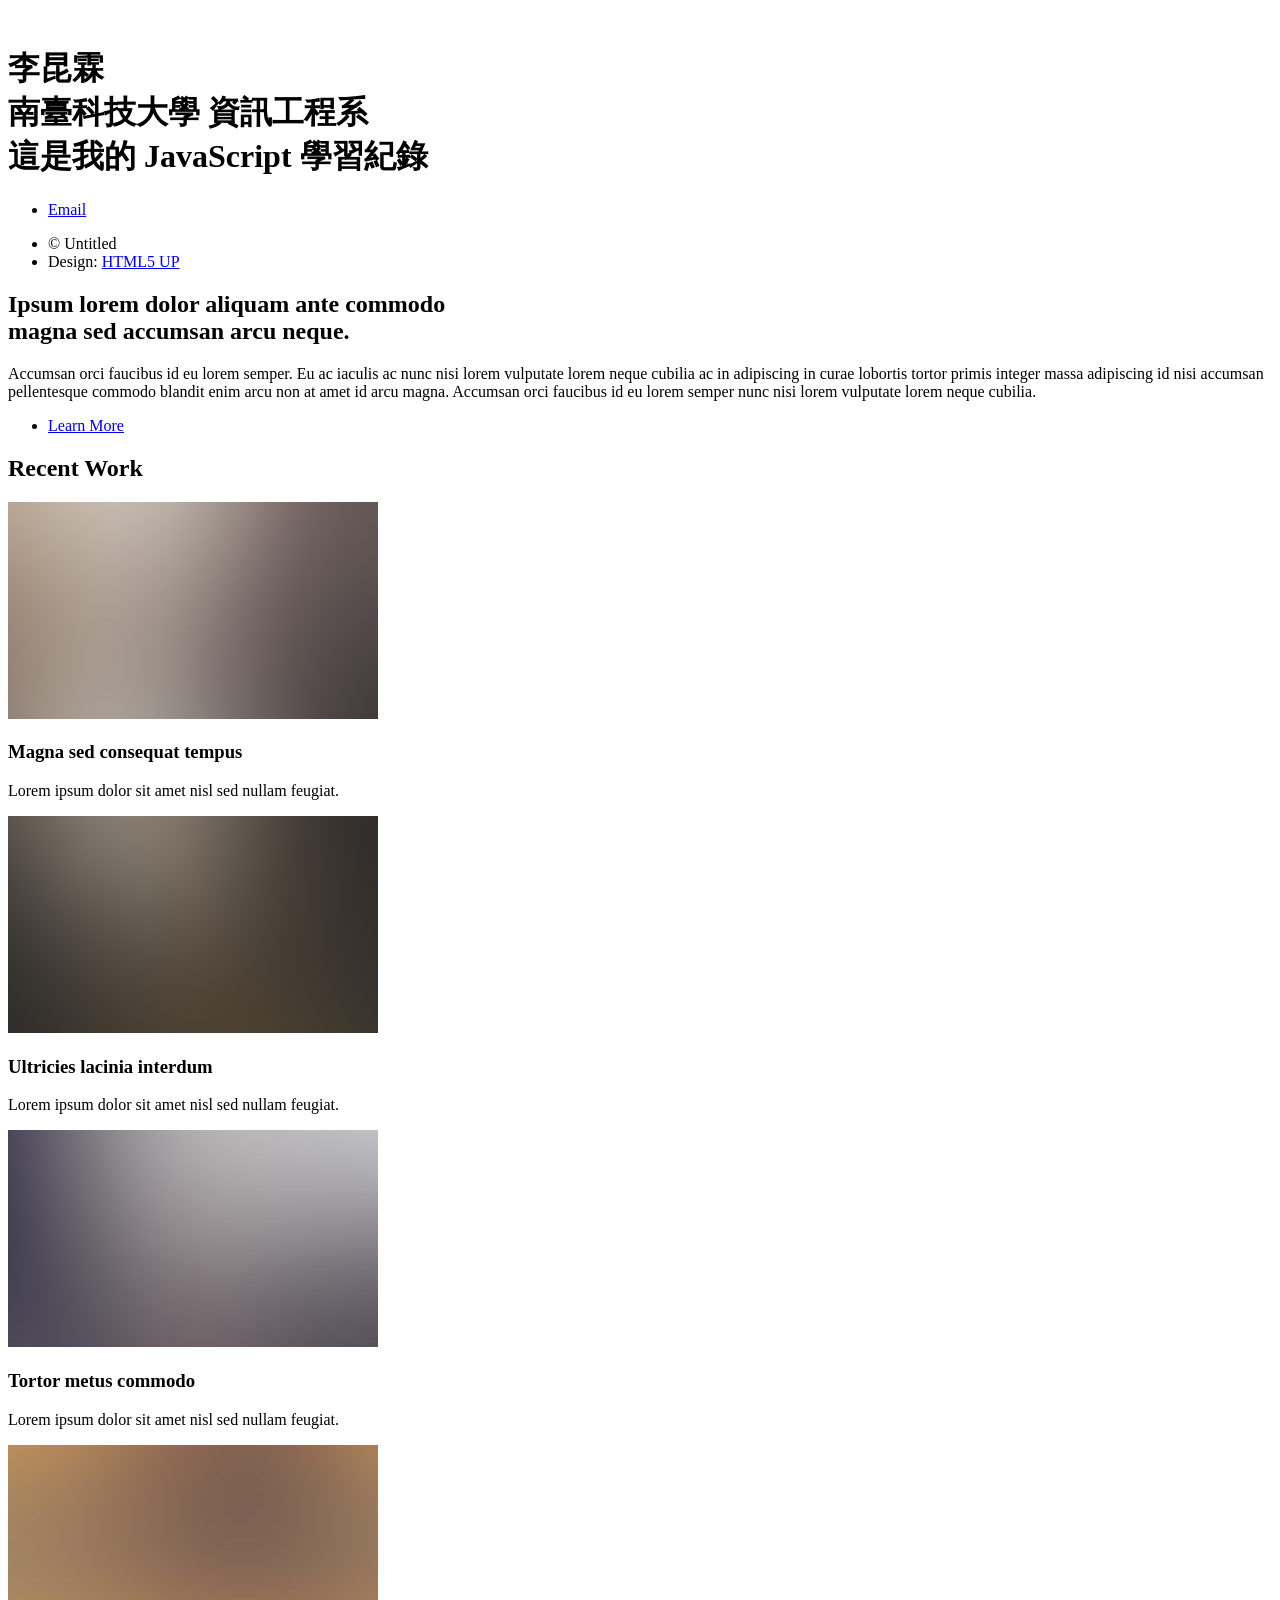
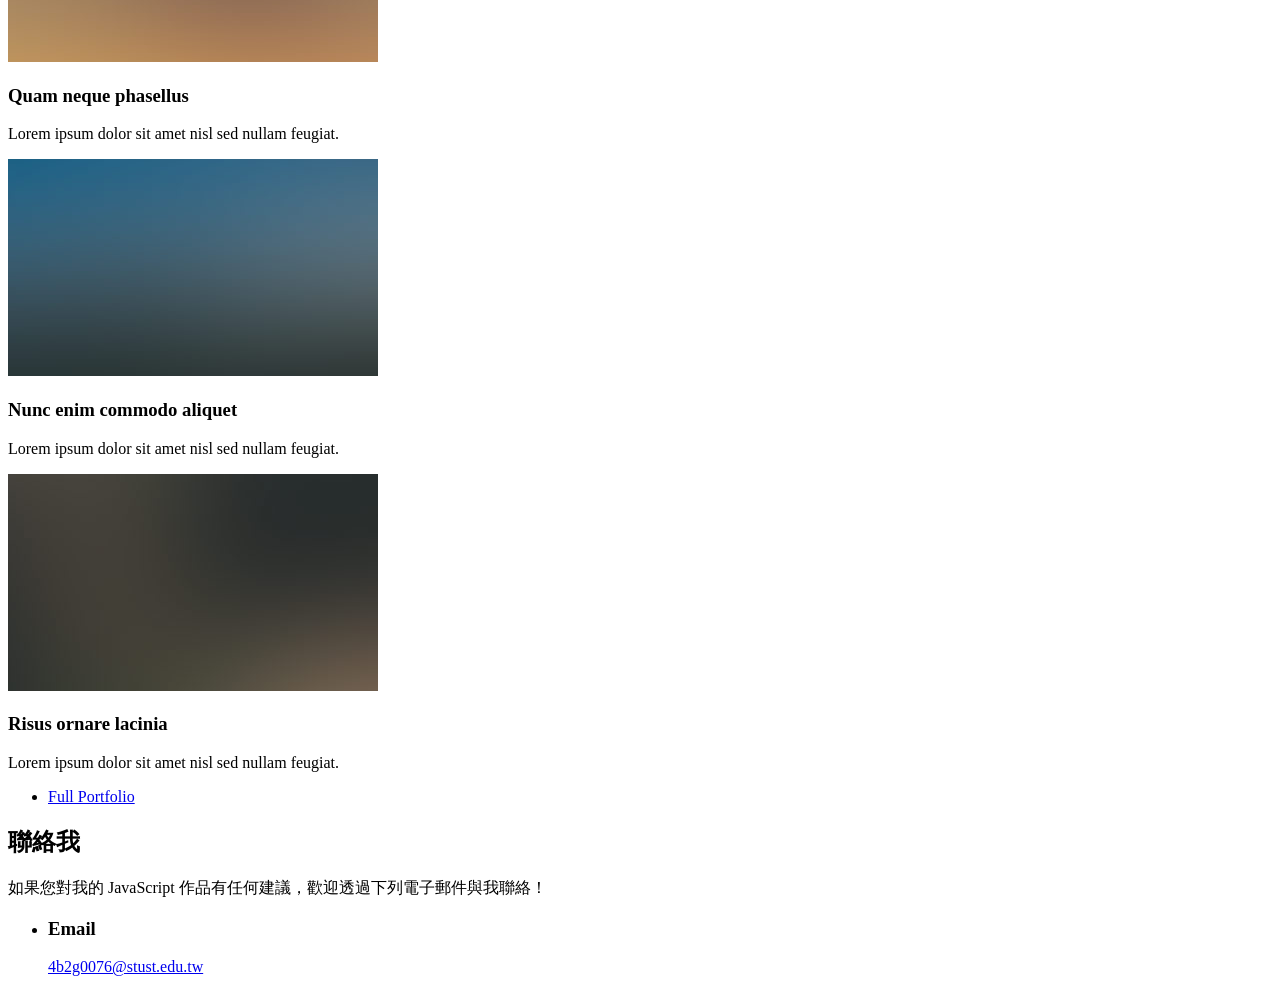
==== index.html @ 37c4990c "雛形" ====
<!DOCTYPE HTML>
<!--
	Strata by HTML5 UP
	html5up.net | @ajlkn
	Free for personal and commercial use under the CCA 3.0 license (html5up.net/license)
-->
<html>

<head>
	<title>KunLinWeb</title>
	<meta charset="utf-8" />
	<meta name="viewport" content="width=device-width, initial-scale=1, user-scalable=no" />
	<link rel="stylesheet" href="assets/css/main.css" />
</head>

<body class="is-preload">

	<!-- Header -->
	<header id="header">
		<div class="inner">
			<a href="#" class="image avatar"><img src="images/avatar.jpg" alt="" /></a>
			<h1>
				<strong>李昆霖</strong><br />
				<span style="display: inline-block;">南臺科技大學</span>
				<span style="display: inline-block;">資訊工程系</span><br />
				<span style="display: inline-block;">這是我的 JavaScript 學習紀錄</span>
			</h1>
		</div>
	</header>

	<!-- Main -->
	<div id="main">

		<!-- One -->
		<section id="one">
			<header class="major">
				<h2>Ipsum lorem dolor aliquam ante commodo<br />
					magna sed accumsan arcu neque.</h2>
			</header>
			<p>Accumsan orci faucibus id eu lorem semper. Eu ac iaculis ac nunc nisi lorem vulputate lorem neque cubilia
				ac in adipiscing in curae lobortis tortor primis integer massa adipiscing id nisi accumsan pellentesque
				commodo blandit enim arcu non at amet id arcu magna. Accumsan orci faucibus id eu lorem semper nunc nisi
				lorem vulputate lorem neque cubilia.</p>
			<ul class="actions">
				<li><a href="#" class="button">Learn More</a></li>
			</ul>
		</section>

		<!-- Two -->
		<section id="two">
			<h2>Recent Work</h2>
			<div class="row">
				<article class="col-6 col-12-xsmall work-item">
					<a href="images/fulls/01.jpg" class="image fit thumb"><img src="images/thumbs/01.jpg" alt="" /></a>
					<h3>Magna sed consequat tempus</h3>
					<p>Lorem ipsum dolor sit amet nisl sed nullam feugiat.</p>
				</article>
				<article class="col-6 col-12-xsmall work-item">
					<a href="images/fulls/02.jpg" class="image fit thumb"><img src="images/thumbs/02.jpg" alt="" /></a>
					<h3>Ultricies lacinia interdum</h3>
					<p>Lorem ipsum dolor sit amet nisl sed nullam feugiat.</p>
				</article>
				<article class="col-6 col-12-xsmall work-item">
					<a href="images/fulls/03.jpg" class="image fit thumb"><img src="images/thumbs/03.jpg" alt="" /></a>
					<h3>Tortor metus commodo</h3>
					<p>Lorem ipsum dolor sit amet nisl sed nullam feugiat.</p>
				</article>
				<article class="col-6 col-12-xsmall work-item">
					<a href="images/fulls/04.jpg" class="image fit thumb"><img src="images/thumbs/04.jpg" alt="" /></a>
					<h3>Quam neque phasellus</h3>
					<p>Lorem ipsum dolor sit amet nisl sed nullam feugiat.</p>
				</article>
				<article class="col-6 col-12-xsmall work-item">
					<a href="images/fulls/05.jpg" class="image fit thumb"><img src="images/thumbs/05.jpg" alt="" /></a>
					<h3>Nunc enim commodo aliquet</h3>
					<p>Lorem ipsum dolor sit amet nisl sed nullam feugiat.</p>
				</article>
				<article class="col-6 col-12-xsmall work-item">
					<a href="images/fulls/06.jpg" class="image fit thumb"><img src="images/thumbs/06.jpg" alt="" /></a>
					<h3>Risus ornare lacinia</h3>
					<p>Lorem ipsum dolor sit amet nisl sed nullam feugiat.</p>
				</article>
			</div>
			<ul class="actions">
				<li><a href="#" class="button">Full Portfolio</a></li>
			</ul>
		</section>

		<!-- Three -->
		<section id="three">
			<h2>聯絡我</h2>
			<p>如果您對我的 JavaScript 作品有任何建議，歡迎透過下列電子郵件與我聯絡！</p>
			<div class="row">
				<!--<div class="col-8 col-12-small">
					<form method="post" action="#">
						<div class="row gtr-uniform gtr-50">
							<div class="col-6 col-12-xsmall"><input type="text" name="name" id="name"
									placeholder="Name" /></div>
							<div class="col-6 col-12-xsmall"><input type="email" name="email" id="email"
									placeholder="Email" /></div>
							<div class="col-12"><textarea name="message" id="message" placeholder="Message"
									rows="4"></textarea></div>
						</div>
					</form>
					<ul class="actions">
						<li><input type="submit" value="Send Message" /></li>
					</ul>
				</div>-->
				<div class="col-12 col-12-small">
					<ul class="labeled-icons">
						<!--<li>
							<h3 class="icon solid fa-home"><span class="label">Address</span></h3>
							1234 Somewhere Rd.<br />
							Nashville, TN 00000<br />
							United States
						</li>
						<li>
							<h3 class="icon solid fa-mobile-alt"><span class="label">Phone</span></h3>
							000-000-0000
						</li>-->
						<li>
							<h3 class="icon solid fa-envelope"><span class="label">Email</span></h3>
							<a href="javascript:void(0)" id="copy-email" style="cursor: pointer;">4b2g0076@stust.edu.tw</a>
						</li>
					</ul>
				</div>
			</div>
		</section>

		<!-- Four -->
		<!--
					<section id="four">
						<h2>Elements</h2>

						<section>
							<h4>Text</h4>
							<p>This is <b>bold</b> and this is <strong>strong</strong>. This is <i>italic</i> and this is <em>emphasized</em>.
							This is <sup>superscript</sup> text and this is <sub>subscript</sub> text.
							This is <u>underlined</u> and this is code: <code>for (;;) { ... }</code>. Finally, <a href="#">this is a link</a>.</p>
							<hr />
							<header>
								<h4>Heading with a Subtitle</h4>
								<p>Lorem ipsum dolor sit amet nullam id egestas urna aliquam</p>
							</header>
							<p>Nunc lacinia ante nunc ac lobortis. Interdum adipiscing gravida odio porttitor sem non mi integer non faucibus ornare mi ut ante amet placerat aliquet. Volutpat eu sed ante lacinia sapien lorem accumsan varius montes viverra nibh in adipiscing blandit tempus accumsan.</p>
							<header>
								<h5>Heading with a Subtitle</h5>
								<p>Lorem ipsum dolor sit amet nullam id egestas urna aliquam</p>
							</header>
							<p>Nunc lacinia ante nunc ac lobortis. Interdum adipiscing gravida odio porttitor sem non mi integer non faucibus ornare mi ut ante amet placerat aliquet. Volutpat eu sed ante lacinia sapien lorem accumsan varius montes viverra nibh in adipiscing blandit tempus accumsan.</p>
							<hr />
							<h2>Heading Level 2</h2>
							<h3>Heading Level 3</h3>
							<h4>Heading Level 4</h4>
							<h5>Heading Level 5</h5>
							<h6>Heading Level 6</h6>
							<hr />
							<h5>Blockquote</h5>
							<blockquote>Fringilla nisl. Donec accumsan interdum nisi, quis tincidunt felis sagittis eget tempus euismod. Vestibulum ante ipsum primis in faucibus vestibulum. Blandit adipiscing eu felis iaculis volutpat ac adipiscing accumsan faucibus. Vestibulum ante ipsum primis in faucibus lorem ipsum dolor sit amet nullam adipiscing eu felis.</blockquote>
							<h5>Preformatted</h5>
							<pre><code>i = 0;

while (!deck.isInOrder()) {
print 'Iteration ' + i;
deck.shuffle();
i++;
}

print 'It took ' + i + ' iterations to sort the deck.';</code></pre>
						</section>

						<section>
							<h4>Lists</h4>
							<div class="row">
								<div class="col-6 col-12-xsmall">
									<h5>Unordered</h5>
									<ul>
										<li>Dolor pulvinar etiam magna etiam.</li>
										<li>Sagittis adipiscing lorem eleifend.</li>
										<li>Felis enim feugiat dolore viverra.</li>
									</ul>
									<h5>Alternate</h5>
									<ul class="alt">
										<li>Dolor pulvinar etiam magna etiam.</li>
										<li>Sagittis adipiscing lorem eleifend.</li>
										<li>Felis enim feugiat dolore viverra.</li>
									</ul>
								</div>
								<div class="col-6 col-12-xsmall">
									<h5>Ordered</h5>
									<ol>
										<li>Dolor pulvinar etiam magna etiam.</li>
										<li>Etiam vel felis at lorem sed viverra.</li>
										<li>Felis enim feugiat dolore viverra.</li>
										<li>Dolor pulvinar etiam magna etiam.</li>
										<li>Etiam vel felis at lorem sed viverra.</li>
										<li>Felis enim feugiat dolore viverra.</li>
									</ol>
									<h5>Icons</h5>
									<ul class="icons">
										<li><a href="#" class="icon brands fa-twitter"><span class="label">Twitter</span></a></li>
										<li><a href="#" class="icon brands fa-facebook-f"><span class="label">Facebook</span></a></li>
										<li><a href="#" class="icon brands fa-instagram"><span class="label">Instagram</span></a></li>
										<li><a href="#" class="icon brands fa-github"><span class="label">Github</span></a></li>
										<li><a href="#" class="icon brands fa-dribbble"><span class="label">Dribbble</span></a></li>
										<li><a href="#" class="icon brands fa-tumblr"><span class="label">Tumblr</span></a></li>
									</ul>
								</div>
							</div>
							<h5>Actions</h5>
							<ul class="actions">
								<li><a href="#" class="button primary">Default</a></li>
								<li><a href="#" class="button">Default</a></li>
							</ul>
							<ul class="actions small">
								<li><a href="#" class="button primary small">Small</a></li>
								<li><a href="#" class="button small">Small</a></li>
							</ul>
							<div class="row">
								<div class="col-6 col-12-small">
									<ul class="actions stacked">
										<li><a href="#" class="button primary">Default</a></li>
										<li><a href="#" class="button">Default</a></li>
									</ul>
								</div>
								<div class="col-6 col-12-small">
									<ul class="actions stacked">
										<li><a href="#" class="button primary small">Small</a></li>
										<li><a href="#" class="button small">Small</a></li>
									</ul>
								</div>
								<div class="col-6 col-12-small">
									<ul class="actions stacked">
										<li><a href="#" class="button primary fit">Default</a></li>
										<li><a href="#" class="button fit">Default</a></li>
									</ul>
								</div>
								<div class="col-6 col-12-small">
									<ul class="actions stacked">
										<li><a href="#" class="button primary small fit">Small</a></li>
										<li><a href="#" class="button small fit">Small</a></li>
									</ul>
								</div>
							</div>
						</section>

						<section>
							<h4>Table</h4>
							<h5>Default</h5>
							<div class="table-wrapper">
								<table>
									<thead>
										<tr>
											<th>Name</th>
											<th>Description</th>
											<th>Price</th>
										</tr>
									</thead>
									<tbody>
										<tr>
											<td>Item One</td>
											<td>Ante turpis integer aliquet porttitor.</td>
											<td>29.99</td>
										</tr>
										<tr>
											<td>Item Two</td>
											<td>Vis ac commodo adipiscing arcu aliquet.</td>
											<td>19.99</td>
										</tr>
										<tr>
											<td>Item Three</td>
											<td> Morbi faucibus arcu accumsan lorem.</td>
											<td>29.99</td>
										</tr>
										<tr>
											<td>Item Four</td>
											<td>Vitae integer tempus condimentum.</td>
											<td>19.99</td>
										</tr>
										<tr>
											<td>Item Five</td>
											<td>Ante turpis integer aliquet porttitor.</td>
											<td>29.99</td>
										</tr>
									</tbody>
									<tfoot>
										<tr>
											<td colspan="2"></td>
											<td>100.00</td>
										</tr>
									</tfoot>
								</table>
							</div>

							<h5>Alternate</h5>
							<div class="table-wrapper">
								<table class="alt">
									<thead>
										<tr>
											<th>Name</th>
											<th>Description</th>
											<th>Price</th>
										</tr>
									</thead>
									<tbody>
										<tr>
											<td>Item One</td>
											<td>Ante turpis integer aliquet porttitor.</td>
											<td>29.99</td>
										</tr>
										<tr>
											<td>Item Two</td>
											<td>Vis ac commodo adipiscing arcu aliquet.</td>
											<td>19.99</td>
										</tr>
										<tr>
											<td>Item Three</td>
											<td> Morbi faucibus arcu accumsan lorem.</td>
											<td>29.99</td>
										</tr>
										<tr>
											<td>Item Four</td>
											<td>Vitae integer tempus condimentum.</td>
											<td>19.99</td>
										</tr>
										<tr>
											<td>Item Five</td>
											<td>Ante turpis integer aliquet porttitor.</td>
											<td>29.99</td>
										</tr>
									</tbody>
									<tfoot>
										<tr>
											<td colspan="2"></td>
											<td>100.00</td>
										</tr>
									</tfoot>
								</table>
							</div>
						</section>

						<section>
							<h4>Buttons</h4>
							<ul class="actions">
								<li><a href="#" class="button primary">Primary</a></li>
								<li><a href="#" class="button">Default</a></li>
							</ul>
							<ul class="actions">
								<li><a href="#" class="button large">Large</a></li>
								<li><a href="#" class="button">Default</a></li>
								<li><a href="#" class="button small">Small</a></li>
							</ul>
							<ul class="actions fit">
								<li><a href="#" class="button primary fit">Fit</a></li>
								<li><a href="#" class="button fit">Fit</a></li>
							</ul>
							<ul class="actions fit small">
								<li><a href="#" class="button primary fit small">Fit + Small</a></li>
								<li><a href="#" class="button fit small">Fit + Small</a></li>
							</ul>
							<ul class="actions">
								<li><a href="#" class="button primary icon solid fa-download">Icon</a></li>
								<li><a href="#" class="button icon solid fa-download">Icon</a></li>
							</ul>
							<ul class="actions">
								<li><span class="button primary disabled">Primary</span></li>
								<li><span class="button disabled">Default</span></li>
							</ul>
						</section>

						<section>
							<h4>Form</h4>
							<form method="post" action="#">
								<div class="row gtr-uniform gtr-50">
									<div class="col-6 col-12-xsmall">
										<input type="text" name="demo-name" id="demo-name" value="" placeholder="Name" />
									</div>
									<div class="col-6 col-12-xsmall">
										<input type="email" name="demo-email" id="demo-email" value="" placeholder="Email" />
									</div>
									<div class="col-12">
										<select name="demo-category" id="demo-category">
											<option value="">- Category -</option>
											<option value="1">Manufacturing</option>
											<option value="1">Shipping</option>
											<option value="1">Administration</option>
											<option value="1">Human Resources</option>
										</select>
									</div>
									<div class="col-4 col-12-small">
										<input type="radio" id="demo-priority-low" name="demo-priority" checked>
										<label for="demo-priority-low">Low Priority</label>
									</div>
									<div class="col-4 col-12-small">
										<input type="radio" id="demo-priority-normal" name="demo-priority">
										<label for="demo-priority-normal">Normal Priority</label>
									</div>
									<div class="col-4 col-12-small">
										<input type="radio" id="demo-priority-high" name="demo-priority">
										<label for="demo-priority-high">High Priority</label>
									</div>
									<div class="col-6 col-12-small">
										<input type="checkbox" id="demo-copy" name="demo-copy">
										<label for="demo-copy">Email me a copy of this message</label>
									</div>
									<div class="col-6 col-12-small">
										<input type="checkbox" id="demo-human" name="demo-human" checked>
										<label for="demo-human">I am a human and not a robot</label>
									</div>
									<div class="col-12">
										<textarea name="demo-message" id="demo-message" placeholder="Enter your message" rows="6"></textarea>
									</div>
									<div class="col-12">
										<ul class="actions">
											<li><input type="submit" value="Send Message" class="primary" /></li>
											<li><input type="reset" value="Reset" /></li>
										</ul>
									</div>
								</div>
							</form>
						</section>

						<section>
							<h4>Image</h4>
							<h5>Fit</h5>
							<div class="box alt">
								<div class="row gtr-50 gtr-uniform">
									<div class="col-12"><span class="image fit"><img src="images/fulls/05.jpg" alt="" /></span></div>
									<div class="col-4"><span class="image fit"><img src="images/thumbs/01.jpg" alt="" /></span></div>
									<div class="col-4"><span class="image fit"><img src="images/thumbs/02.jpg" alt="" /></span></div>
									<div class="col-4"><span class="image fit"><img src="images/thumbs/03.jpg" alt="" /></span></div>
									<div class="col-4"><span class="image fit"><img src="images/thumbs/04.jpg" alt="" /></span></div>
									<div class="col-4"><span class="image fit"><img src="images/thumbs/05.jpg" alt="" /></span></div>
									<div class="col-4"><span class="image fit"><img src="images/thumbs/06.jpg" alt="" /></span></div>
									<div class="col-4"><span class="image fit"><img src="images/thumbs/03.jpg" alt="" /></span></div>
									<div class="col-4"><span class="image fit"><img src="images/thumbs/02.jpg" alt="" /></span></div>
									<div class="col-4"><span class="image fit"><img src="images/thumbs/01.jpg" alt="" /></span></div>
								</div>
							</div>
							<h5>Left &amp; Right</h5>
							<p><span class="image left"><img src="images/avatar.jpg" alt="" /></span>Fringilla nisl. Donec accumsan interdum nisi, quis tincidunt felis sagittis eget. tempus euismod. Vestibulum ante ipsum primis in faucibus vestibulum. Blandit adipiscing eu felis iaculis volutpat ac adipiscing accumsan eu faucibus. Integer ac pellentesque praesent tincidunt felis sagittis eget. tempus euismod. Vestibulum ante ipsum primis in faucibus vestibulum. Blandit adipiscing eu felis iaculis volutpat ac adipiscing accumsan eu faucibus. Integer ac pellentesque praesent. Donec accumsan interdum nisi, quis tincidunt felis sagittis eget. tempus euismod. Vestibulum ante ipsum primis in faucibus vestibulum. Blandit adipiscing eu felis iaculis volutpat ac adipiscing accumsan eu faucibus. Integer ac pellentesque praesent tincidunt felis sagittis eget. tempus euismod. Vestibulum ante ipsum primis in faucibus vestibulum. Blandit adipiscing eu felis iaculis volutpat ac adipiscing accumsan eu faucibus. Integer ac pellentesque praesent.</p>
							<p><span class="image right"><img src="images/avatar.jpg" alt="" /></span>Fringilla nisl. Donec accumsan interdum nisi, quis tincidunt felis sagittis eget. tempus euismod. Vestibulum ante ipsum primis in faucibus vestibulum. Blandit adipiscing eu felis iaculis volutpat ac adipiscing accumsan eu faucibus. Integer ac pellentesque praesent tincidunt felis sagittis eget. tempus euismod. Vestibulum ante ipsum primis in faucibus vestibulum. Blandit adipiscing eu felis iaculis volutpat ac adipiscing accumsan eu faucibus. Integer ac pellentesque praesent. Donec accumsan interdum nisi, quis tincidunt felis sagittis eget. tempus euismod. Vestibulum ante ipsum primis in faucibus vestibulum. Blandit adipiscing eu felis iaculis volutpat ac adipiscing accumsan eu faucibus. Integer ac pellentesque praesent tincidunt felis sagittis eget. tempus euismod. Vestibulum ante ipsum primis in faucibus vestibulum. Blandit adipiscing eu felis iaculis volutpat ac adipiscing accumsan eu faucibus. Integer ac pellentesque praesent.</p>
						</section>

					</section>
				-->

	</div>

	<!-- Footer -->
	<footer id="footer">
		<div class="inner">
			<ul class="icons">
				<!--<li><a href="#" class="icon brands fa-twitter"><span class="label">Twitter</span></a></li>
				<li><a href="#" class="icon brands fa-github"><span class="label">Github</span></a></li>
				<li><a href="#" class="icon brands fa-dribbble"><span class="label">Dribbble</span></a></li>-->
				<li><a href="javascript:void(0)" class="icon solid fa-envelope copy-email-btn"><span
							class="label">Email</span></a></li>
			</ul>
			<ul class="copyright">
				<li>&copy; Untitled</li>
				<li>Design: <a href="http://html5up.net">HTML5 UP</a></li>
			</ul>
		</div>
	</footer>

	<!-- Scripts -->
	<script src="assets/js/jquery.min.js"></script>
	<script src="assets/js/jquery.poptrox.min.js"></script>
	<script src="assets/js/browser.min.js"></script>
	<script src="assets/js/breakpoints.min.js"></script>
	<script src="assets/js/util.js"></script>
	<script src="assets/js/main.js"></script>
	<script>
		// 獲取文字連結與圖示按鈕
		const emailText = document.getElementById('copy-email');
		const emailBtn = document.querySelector('.copy-email-btn');
		const myEmail = "4b2g0076@stust.edu.tw";

		function copyEmailToClipboard() {
			// 使用現代瀏覽器的 Clipboard API 
			navigator.clipboard.writeText(myEmail).then(function () {
				// 複製成功後的反饋
				alert("已複製電子郵件： " + myEmail);
			}).catch(function (err) {
				console.error('無法複製', err);
			});
		}

		// 綁定點擊事件
		if (emailText) emailText.addEventListener('click', copyEmailToClipboard);
		if (emailBtn) emailBtn.addEventListener('click', copyEmailToClipboard);
	</script>

</body>

</html>
---- assets/css/main.css ----
@import url("fontawesome-all.min.css");
@import url("https://fonts.googleapis.com/css?family=Source+Sans+Pro:400,400italic");

/*
	Strata by HTML5 UP
	html5up.net | @ajlkn
	Free for personal and commercial use under the CCA 3.0 license (html5up.net/license)
*/

html, body, div, span, applet, object,
iframe, h1, h2, h3, h4, h5, h6, p, blockquote,
pre, a, abbr, acronym, address, big, cite,
code, del, dfn, em, img, ins, kbd, q, s, samp,
small, strike, strong, sub, sup, tt, var, b,
u, i, center, dl, dt, dd, ol, ul, li, fieldset,
form, label, legend, table, caption, tbody,
tfoot, thead, tr, th, td, article, aside,
canvas, details, embed, figure, figcaption,
footer, header, hgroup, menu, nav, output, ruby,
section, summary, time, mark, audio, video {
	margin: 0;
	padding: 0;
	border: 0;
	font-size: 100%;
	font: inherit;
	vertical-align: baseline;}

article, aside, details, figcaption, figure,
footer, header, hgroup, menu, nav, section {
	display: block;}

body {
	line-height: 1;
}

ol, ul {
	list-style: none;
}

blockquote, q {
	quotes: none;
}

	blockquote:before, blockquote:after, q:before, q:after {
		content: '';
		content: none;
	}

table {
	border-collapse: collapse;
	border-spacing: 0;
}

body {
	-webkit-text-size-adjust: none;
}

mark {
	background-color: transparent;
	color: inherit;
}

input::-moz-focus-inner {
	border: 0;
	padding: 0;
}

input, select, textarea {
	-moz-appearance: none;
	-webkit-appearance: none;
	-ms-appearance: none;
	appearance: none;
}

/* Basic */

	html {
		box-sizing: border-box;
	}

	*, *:before, *:after {
		box-sizing: inherit;
	}

	body {
		background: #fff;
	}

		body.is-preload *, body.is-preload *:before, body.is-preload *:after {
			-moz-animation: none !important;
			-webkit-animation: none !important;
			-ms-animation: none !important;
			animation: none !important;
			-moz-transition: none !important;
			-webkit-transition: none !important;
			-ms-transition: none !important;
			transition: none !important;
		}

	body, input, select, textarea {
		color: #a2a2a2;
		font-family: "Source Sans Pro", Helvetica, sans-serif;
		font-size: 16pt;
		font-weight: 400;
		line-height: 1.75em;
	}

	a {
		-moz-transition: color 0.2s ease-in-out, border-color 0.2s ease-in-out;
		-webkit-transition: color 0.2s ease-in-out, border-color 0.2s ease-in-out;
		-ms-transition: color 0.2s ease-in-out, border-color 0.2s ease-in-out;
		transition: color 0.2s ease-in-out, border-color 0.2s ease-in-out;
		border-bottom: dotted 1px;
		color: #49bf9d;
		text-decoration: none;
	}

		a:hover {
			border-bottom-color: transparent;
			color: #49bf9d !important;
			text-decoration: none;
		}

	strong, b {
		color: #787878;
		font-weight: 400;
	}

	em, i {
		font-style: italic;
	}

	p {
		margin: 0 0 2em 0;
	}

	h1, h2, h3, h4, h5, h6 {
		color: #787878;
		font-weight: 400;
		line-height: 1em;
		margin: 0 0 1em 0;
	}

		h1 a, h2 a, h3 a, h4 a, h5 a, h6 a {
			color: inherit;
			text-decoration: none;
		}

	h1 {
		font-size: 2em;
		line-height: 1.5em;
	}

	h2 {
		font-size: 1.5em;
		line-height: 1.5em;
	}

	h3 {
		font-size: 1.25em;
		line-height: 1.5em;
	}

	h4 {
		font-size: 1.1em;
		line-height: 1.5em;
	}

	h5 {
		font-size: 0.9em;
		line-height: 1.5em;
	}

	h6 {
		font-size: 0.7em;
		line-height: 1.5em;
	}

	sub {
		font-size: 0.8em;
		position: relative;
		top: 0.5em;
	}

	sup {
		font-size: 0.8em;
		position: relative;
		top: -0.5em;
	}

	hr {
		border: 0;
		border-bottom: solid 2px #efefef;
		margin: 2em 0;
	}

		hr.major {
			margin: 3em 0;
		}

	blockquote {
		border-left: solid 6px #efefef;
		font-style: italic;
		margin: 0 0 2em 0;
		padding: 0.5em 0 0.5em 1.5em;
	}

	code {
		background: #f7f7f7;
		border-radius: 0.35em;
		border: solid 2px #efefef;
		font-family: "Courier New", monospace;
		font-size: 0.9em;
		margin: 0 0.25em;
		padding: 0.25em 0.65em;
	}

	pre {
		-webkit-overflow-scrolling: touch;
		font-family: "Courier New", monospace;
		font-size: 0.9em;
		margin: 0 0 2em 0;
	}

		pre code {
			display: block;
			line-height: 1.75em;
			padding: 1em 1.5em;
			overflow-x: auto;
		}

	.align-left {
		text-align: left;
	}

	.align-center {
		text-align: center;
	}

	.align-right {
		text-align: right;
	}

/* Container */

	.container {
		margin: 0 auto;
		max-width: calc(100% - 4em);
		width: 100%;
	}

		.container.xsmall {
			width: 25%;
		}

		.container.small {
			width: 50%;
		}

		.container.medium {
			width: 75%;
		}

		.container.large {
			width: 125%;
		}

		.container.xlarge {
			width: 150%;
		}

		.container.max {
			width: 100%;
		}

		@media screen and (max-width: 980px) {

			.container {
				width: 100% !important;
				max-width: 100% !important;
			}

		}

		@media screen and (max-width: 480px) {

			.container {
				max-width: calc(100% - 3em);
			}

		}

/* Row */

	.row {
		display: flex;
		flex-wrap: wrap;
		box-sizing: border-box;
		align-items: stretch;
	}

		.row > * {
			box-sizing: border-box;
		}

		.row.gtr-uniform > * > :last-child {
			margin-bottom: 0;
		}

		.row.aln-left {
			justify-content: flex-start;
		}

		.row.aln-center {
			justify-content: center;
		}

		.row.aln-right {
			justify-content: flex-end;
		}

		.row.aln-top {
			align-items: flex-start;
		}

		.row.aln-middle {
			align-items: center;
		}

		.row.aln-bottom {
			align-items: flex-end;
		}

		.row > .imp {
			order: -1;
		}

		.row > .col-1 {
			width: 8.33333%;
		}

		.row > .off-1 {
			margin-left: 8.33333%;
		}

		.row > .col-2 {
			width: 16.66667%;
		}

		.row > .off-2 {
			margin-left: 16.66667%;
		}

		.row > .col-3 {
			width: 25%;
		}

		.row > .off-3 {
			margin-left: 25%;
		}

		.row > .col-4 {
			width: 33.33333%;
		}

		.row > .off-4 {
			margin-left: 33.33333%;
		}

		.row > .col-5 {
			width: 41.66667%;
		}

		.row > .off-5 {
			margin-left: 41.66667%;
		}

		.row > .col-6 {
			width: 50%;
		}

		.row > .off-6 {
			margin-left: 50%;
		}

		.row > .col-7 {
			width: 58.33333%;
		}

		.row > .off-7 {
			margin-left: 58.33333%;
		}

		.row > .col-8 {
			width: 66.66667%;
		}

		.row > .off-8 {
			margin-left: 66.66667%;
		}

		.row > .col-9 {
			width: 75%;
		}

		.row > .off-9 {
			margin-left: 75%;
		}

		.row > .col-10 {
			width: 83.33333%;
		}

		.row > .off-10 {
			margin-left: 83.33333%;
		}

		.row > .col-11 {
			width: 91.66667%;
		}

		.row > .off-11 {
			margin-left: 91.66667%;
		}

		.row > .col-12 {
			width: 100%;
		}

		.row > .off-12 {
			margin-left: 100%;
		}

		.row.gtr-0 {
			margin-top: 0;
			margin-left: 0em;
		}

			.row.gtr-0 > * {
				padding: 0 0 0 0em;
			}

			.row.gtr-0.gtr-uniform {
				margin-top: 0em;
			}

				.row.gtr-0.gtr-uniform > * {
					padding-top: 0em;
				}

		.row.gtr-25 {
			margin-top: 0;
			margin-left: -0.625em;
		}

			.row.gtr-25 > * {
				padding: 0 0 0 0.625em;
			}

			.row.gtr-25.gtr-uniform {
				margin-top: -0.625em;
			}

				.row.gtr-25.gtr-uniform > * {
					padding-top: 0.625em;
				}

		.row.gtr-50 {
			margin-top: 0;
			margin-left: -1.25em;
		}

			.row.gtr-50 > * {
				padding: 0 0 0 1.25em;
			}

			.row.gtr-50.gtr-uniform {
				margin-top: -1.25em;
			}

				.row.gtr-50.gtr-uniform > * {
					padding-top: 1.25em;
				}

		.row {
			margin-top: 0;
			margin-left: -2.5em;
		}

			.row > * {
				padding: 0 0 0 2.5em;
			}

			.row.gtr-uniform {
				margin-top: -2.5em;
			}

				.row.gtr-uniform > * {
					padding-top: 2.5em;
				}

		.row.gtr-150 {
			margin-top: 0;
			margin-left: -3.75em;
		}

			.row.gtr-150 > * {
				padding: 0 0 0 3.75em;
			}

			.row.gtr-150.gtr-uniform {
				margin-top: -3.75em;
			}

				.row.gtr-150.gtr-uniform > * {
					padding-top: 3.75em;
				}

		.row.gtr-200 {
			margin-top: 0;
			margin-left: -5em;
		}

			.row.gtr-200 > * {
				padding: 0 0 0 5em;
			}

			.row.gtr-200.gtr-uniform {
				margin-top: -5em;
			}

				.row.gtr-200.gtr-uniform > * {
					padding-top: 5em;
				}

		@media screen and (max-width: 1800px) {

			.row {
				display: flex;
				flex-wrap: wrap;
				box-sizing: border-box;
				align-items: stretch;
			}

				.row > * {
					box-sizing: border-box;
				}

				.row.gtr-uniform > * > :last-child {
					margin-bottom: 0;
				}

				.row.aln-left {
					justify-content: flex-start;
				}

				.row.aln-center {
					justify-content: center;
				}

				.row.aln-right {
					justify-content: flex-end;
				}

				.row.aln-top {
					align-items: flex-start;
				}

				.row.aln-middle {
					align-items: center;
				}

				.row.aln-bottom {
					align-items: flex-end;
				}

				.row > .imp-xlarge {
					order: -1;
				}

				.row > .col-1-xlarge {
					width: 8.33333%;
				}

				.row > .off-1-xlarge {
					margin-left: 8.33333%;
				}

				.row > .col-2-xlarge {
					width: 16.66667%;
				}

				.row > .off-2-xlarge {
					margin-left: 16.66667%;
				}

				.row > .col-3-xlarge {
					width: 25%;
				}

				.row > .off-3-xlarge {
					margin-left: 25%;
				}

				.row > .col-4-xlarge {
					width: 33.33333%;
				}

				.row > .off-4-xlarge {
					margin-left: 33.33333%;
				}

				.row > .col-5-xlarge {
					width: 41.66667%;
				}

				.row > .off-5-xlarge {
					margin-left: 41.66667%;
				}

				.row > .col-6-xlarge {
					width: 50%;
				}

				.row > .off-6-xlarge {
					margin-left: 50%;
				}

				.row > .col-7-xlarge {
					width: 58.33333%;
				}

				.row > .off-7-xlarge {
					margin-left: 58.33333%;
				}

				.row > .col-8-xlarge {
					width: 66.66667%;
				}

				.row > .off-8-xlarge {
					margin-left: 66.66667%;
				}

				.row > .col-9-xlarge {
					width: 75%;
				}

				.row > .off-9-xlarge {
					margin-left: 75%;
				}

				.row > .col-10-xlarge {
					width: 83.33333%;
				}

				.row > .off-10-xlarge {
					margin-left: 83.33333%;
				}

				.row > .col-11-xlarge {
					width: 91.66667%;
				}

				.row > .off-11-xlarge {
					margin-left: 91.66667%;
				}

				.row > .col-12-xlarge {
					width: 100%;
				}

				.row > .off-12-xlarge {
					margin-left: 100%;
				}

				.row.gtr-0 {
					margin-top: 0;
					margin-left: 0em;
				}

					.row.gtr-0 > * {
						padding: 0 0 0 0em;
					}

					.row.gtr-0.gtr-uniform {
						margin-top: 0em;
					}

						.row.gtr-0.gtr-uniform > * {
							padding-top: 0em;
						}

				.row.gtr-25 {
					margin-top: 0;
					margin-left: -0.625em;
				}

					.row.gtr-25 > * {
						padding: 0 0 0 0.625em;
					}

					.row.gtr-25.gtr-uniform {
						margin-top: -0.625em;
					}

						.row.gtr-25.gtr-uniform > * {
							padding-top: 0.625em;
						}

				.row.gtr-50 {
					margin-top: 0;
					margin-left: -1.25em;
				}

					.row.gtr-50 > * {
						padding: 0 0 0 1.25em;
					}

					.row.gtr-50.gtr-uniform {
						margin-top: -1.25em;
					}

						.row.gtr-50.gtr-uniform > * {
							padding-top: 1.25em;
						}

				.row {
					margin-top: 0;
					margin-left: -2.5em;
				}

					.row > * {
						padding: 0 0 0 2.5em;
					}

					.row.gtr-uniform {
						margin-top: -2.5em;
					}

						.row.gtr-uniform > * {
							padding-top: 2.5em;
						}

				.row.gtr-150 {
					margin-top: 0;
					margin-left: -3.75em;
				}

					.row.gtr-150 > * {
						padding: 0 0 0 3.75em;
					}

					.row.gtr-150.gtr-uniform {
						margin-top: -3.75em;
					}

						.row.gtr-150.gtr-uniform > * {
							padding-top: 3.75em;
						}

				.row.gtr-200 {
					margin-top: 0;
					margin-left: -5em;
				}

					.row.gtr-200 > * {
						padding: 0 0 0 5em;
					}

					.row.gtr-200.gtr-uniform {
						margin-top: -5em;
					}

						.row.gtr-200.gtr-uniform > * {
							padding-top: 5em;
						}

		}

		@media screen and (max-width: 1280px) {

			.row {
				display: flex;
				flex-wrap: wrap;
				box-sizing: border-box;
				align-items: stretch;
			}

				.row > * {
					box-sizing: border-box;
				}

				.row.gtr-uniform > * > :last-child {
					margin-bottom: 0;
				}

				.row.aln-left {
					justify-content: flex-start;
				}

				.row.aln-center {
					justify-content: center;
				}

				.row.aln-right {
					justify-content: flex-end;
				}

				.row.aln-top {
					align-items: flex-start;
				}

				.row.aln-middle {
					align-items: center;
				}

				.row.aln-bottom {
					align-items: flex-end;
				}

				.row > .imp-large {
					order: -1;
				}

				.row > .col-1-large {
					width: 8.33333%;
				}

				.row > .off-1-large {
					margin-left: 8.33333%;
				}

				.row > .col-2-large {
					width: 16.66667%;
				}

				.row > .off-2-large {
					margin-left: 16.66667%;
				}

				.row > .col-3-large {
					width: 25%;
				}

				.row > .off-3-large {
					margin-left: 25%;
				}

				.row > .col-4-large {
					width: 33.33333%;
				}

				.row > .off-4-large {
					margin-left: 33.33333%;
				}

				.row > .col-5-large {
					width: 41.66667%;
				}

				.row > .off-5-large {
					margin-left: 41.66667%;
				}

				.row > .col-6-large {
					width: 50%;
				}

				.row > .off-6-large {
					margin-left: 50%;
				}

				.row > .col-7-large {
					width: 58.33333%;
				}

				.row > .off-7-large {
					margin-left: 58.33333%;
				}

				.row > .col-8-large {
					width: 66.66667%;
				}

				.row > .off-8-large {
					margin-left: 66.66667%;
				}

				.row > .col-9-large {
					width: 75%;
				}

				.row > .off-9-large {
					margin-left: 75%;
				}

				.row > .col-10-large {
					width: 83.33333%;
				}

				.row > .off-10-large {
					margin-left: 83.33333%;
				}

				.row > .col-11-large {
					width: 91.66667%;
				}

				.row > .off-11-large {
					margin-left: 91.66667%;
				}

				.row > .col-12-large {
					width: 100%;
				}

				.row > .off-12-large {
					margin-left: 100%;
				}

				.row.gtr-0 {
					margin-top: 0;
					margin-left: 0em;
				}

					.row.gtr-0 > * {
						padding: 0 0 0 0em;
					}

					.row.gtr-0.gtr-uniform {
						margin-top: 0em;
					}

						.row.gtr-0.gtr-uniform > * {
							padding-top: 0em;
						}

				.row.gtr-25 {
					margin-top: 0;
					margin-left: -0.5em;
				}

					.row.gtr-25 > * {
						padding: 0 0 0 0.5em;
					}

					.row.gtr-25.gtr-uniform {
						margin-top: -0.5em;
					}

						.row.gtr-25.gtr-uniform > * {
							padding-top: 0.5em;
						}

				.row.gtr-50 {
					margin-top: 0;
					margin-left: -1em;
				}

					.row.gtr-50 > * {
						padding: 0 0 0 1em;
					}

					.row.gtr-50.gtr-uniform {
						margin-top: -1em;
					}

						.row.gtr-50.gtr-uniform > * {
							padding-top: 1em;
						}

				.row {
					margin-top: 0;
					margin-left: -2em;
				}

					.row > * {
						padding: 0 0 0 2em;
					}

					.row.gtr-uniform {
						margin-top: -2em;
					}

						.row.gtr-uniform > * {
							padding-top: 2em;
						}

				.row.gtr-150 {
					margin-top: 0;
					margin-left: -3em;
				}

					.row.gtr-150 > * {
						padding: 0 0 0 3em;
					}

					.row.gtr-150.gtr-uniform {
						margin-top: -3em;
					}

						.row.gtr-150.gtr-uniform > * {
							padding-top: 3em;
						}

				.row.gtr-200 {
					margin-top: 0;
					margin-left: -4em;
				}

					.row.gtr-200 > * {
						padding: 0 0 0 4em;
					}

					.row.gtr-200.gtr-uniform {
						margin-top: -4em;
					}

						.row.gtr-200.gtr-uniform > * {
							padding-top: 4em;
						}

		}

		@media screen and (max-width: 980px) {

			.row {
				display: flex;
				flex-wrap: wrap;
				box-sizing: border-box;
				align-items: stretch;
			}

				.row > * {
					box-sizing: border-box;
				}

				.row.gtr-uniform > * > :last-child {
					margin-bottom: 0;
				}

				.row.aln-left {
					justify-content: flex-start;
				}

				.row.aln-center {
					justify-content: center;
				}

				.row.aln-right {
					justify-content: flex-end;
				}

				.row.aln-top {
					align-items: flex-start;
				}

				.row.aln-middle {
					align-items: center;
				}

				.row.aln-bottom {
					align-items: flex-end;
				}

				.row > .imp-medium {
					order: -1;
				}

				.row > .col-1-medium {
					width: 8.33333%;
				}

				.row > .off-1-medium {
					margin-left: 8.33333%;
				}

				.row > .col-2-medium {
					width: 16.66667%;
				}

				.row > .off-2-medium {
					margin-left: 16.66667%;
				}

				.row > .col-3-medium {
					width: 25%;
				}

				.row > .off-3-medium {
					margin-left: 25%;
				}

				.row > .col-4-medium {
					width: 33.33333%;
				}

				.row > .off-4-medium {
					margin-left: 33.33333%;
				}

				.row > .col-5-medium {
					width: 41.66667%;
				}

				.row > .off-5-medium {
					margin-left: 41.66667%;
				}

				.row > .col-6-medium {
					width: 50%;
				}

				.row > .off-6-medium {
					margin-left: 50%;
				}

				.row > .col-7-medium {
					width: 58.33333%;
				}

				.row > .off-7-medium {
					margin-left: 58.33333%;
				}

				.row > .col-8-medium {
					width: 66.66667%;
				}

				.row > .off-8-medium {
					margin-left: 66.66667%;
				}

				.row > .col-9-medium {
					width: 75%;
				}

				.row > .off-9-medium {
					margin-left: 75%;
				}

				.row > .col-10-medium {
					width: 83.33333%;
				}

				.row > .off-10-medium {
					margin-left: 83.33333%;
				}

				.row > .col-11-medium {
					width: 91.66667%;
				}

				.row > .off-11-medium {
					margin-left: 91.66667%;
				}

				.row > .col-12-medium {
					width: 100%;
				}

				.row > .off-12-medium {
					margin-left: 100%;
				}

				.row.gtr-0 {
					margin-top: 0;
					margin-left: 0em;
				}

					.row.gtr-0 > * {
						padding: 0 0 0 0em;
					}

					.row.gtr-0.gtr-uniform {
						margin-top: 0em;
					}

						.row.gtr-0.gtr-uniform > * {
							padding-top: 0em;
						}

				.row.gtr-25 {
					margin-top: 0;
					margin-left: -0.5em;
				}

					.row.gtr-25 > * {
						padding: 0 0 0 0.5em;
					}

					.row.gtr-25.gtr-uniform {
						margin-top: -0.5em;
					}

						.row.gtr-25.gtr-uniform > * {
							padding-top: 0.5em;
						}

				.row.gtr-50 {
					margin-top: 0;
					margin-left: -1em;
				}

					.row.gtr-50 > * {
						padding: 0 0 0 1em;
					}

					.row.gtr-50.gtr-uniform {
						margin-top: -1em;
					}

						.row.gtr-50.gtr-uniform > * {
							padding-top: 1em;
						}

				.row {
					margin-top: 0;
					margin-left: -2em;
				}

					.row > * {
						padding: 0 0 0 2em;
					}

					.row.gtr-uniform {
						margin-top: -2em;
					}

						.row.gtr-uniform > * {
							padding-top: 2em;
						}

				.row.gtr-150 {
					margin-top: 0;
					margin-left: -3em;
				}

					.row.gtr-150 > * {
						padding: 0 0 0 3em;
					}

					.row.gtr-150.gtr-uniform {
						margin-top: -3em;
					}

						.row.gtr-150.gtr-uniform > * {
							padding-top: 3em;
						}

				.row.gtr-200 {
					margin-top: 0;
					margin-left: -4em;
				}

					.row.gtr-200 > * {
						padding: 0 0 0 4em;
					}

					.row.gtr-200.gtr-uniform {
						margin-top: -4em;
					}

						.row.gtr-200.gtr-uniform > * {
							padding-top: 4em;
						}

		}

		@media screen and (max-width: 736px) {

			.row {
				display: flex;
				flex-wrap: wrap;
				box-sizing: border-box;
				align-items: stretch;
			}

				.row > * {
					box-sizing: border-box;
				}

				.row.gtr-uniform > * > :last-child {
					margin-bottom: 0;
				}

				.row.aln-left {
					justify-content: flex-start;
				}

				.row.aln-center {
					justify-content: center;
				}

				.row.aln-right {
					justify-content: flex-end;
				}

				.row.aln-top {
					align-items: flex-start;
				}

				.row.aln-middle {
					align-items: center;
				}

				.row.aln-bottom {
					align-items: flex-end;
				}

				.row > .imp-small {
					order: -1;
				}

				.row > .col-1-small {
					width: 8.33333%;
				}

				.row > .off-1-small {
					margin-left: 8.33333%;
				}

				.row > .col-2-small {
					width: 16.66667%;
				}

				.row > .off-2-small {
					margin-left: 16.66667%;
				}

				.row > .col-3-small {
					width: 25%;
				}

				.row > .off-3-small {
					margin-left: 25%;
				}

				.row > .col-4-small {
					width: 33.33333%;
				}

				.row > .off-4-small {
					margin-left: 33.33333%;
				}

				.row > .col-5-small {
					width: 41.66667%;
				}

				.row > .off-5-small {
					margin-left: 41.66667%;
				}

				.row > .col-6-small {
					width: 50%;
				}

				.row > .off-6-small {
					margin-left: 50%;
				}

				.row > .col-7-small {
					width: 58.33333%;
				}

				.row > .off-7-small {
					margin-left: 58.33333%;
				}

				.row > .col-8-small {
					width: 66.66667%;
				}

				.row > .off-8-small {
					margin-left: 66.66667%;
				}

				.row > .col-9-small {
					width: 75%;
				}

				.row > .off-9-small {
					margin-left: 75%;
				}

				.row > .col-10-small {
					width: 83.33333%;
				}

				.row > .off-10-small {
					margin-left: 83.33333%;
				}

				.row > .col-11-small {
					width: 91.66667%;
				}

				.row > .off-11-small {
					margin-left: 91.66667%;
				}

				.row > .col-12-small {
					width: 100%;
				}

				.row > .off-12-small {
					margin-left: 100%;
				}

				.row.gtr-0 {
					margin-top: 0;
					margin-left: 0em;
				}

					.row.gtr-0 > * {
						padding: 0 0 0 0em;
					}

					.row.gtr-0.gtr-uniform {
						margin-top: 0em;
					}

						.row.gtr-0.gtr-uniform > * {
							padding-top: 0em;
						}

				.row.gtr-25 {
					margin-top: 0;
					margin-left: -0.375em;
				}

					.row.gtr-25 > * {
						padding: 0 0 0 0.375em;
					}

					.row.gtr-25.gtr-uniform {
						margin-top: -0.375em;
					}

						.row.gtr-25.gtr-uniform > * {
							padding-top: 0.375em;
						}

				.row.gtr-50 {
					margin-top: 0;
					margin-left: -0.75em;
				}

					.row.gtr-50 > * {
						padding: 0 0 0 0.75em;
					}

					.row.gtr-50.gtr-uniform {
						margin-top: -0.75em;
					}

						.row.gtr-50.gtr-uniform > * {
							padding-top: 0.75em;
						}

				.row {
					margin-top: 0;
					margin-left: -1.5em;
				}

					.row > * {
						padding: 0 0 0 1.5em;
					}

					.row.gtr-uniform {
						margin-top: -1.5em;
					}

						.row.gtr-uniform > * {
							padding-top: 1.5em;
						}

				.row.gtr-150 {
					margin-top: 0;
					margin-left: -2.25em;
				}

					.row.gtr-150 > * {
						padding: 0 0 0 2.25em;
					}

					.row.gtr-150.gtr-uniform {
						margin-top: -2.25em;
					}

						.row.gtr-150.gtr-uniform > * {
							padding-top: 2.25em;
						}

				.row.gtr-200 {
					margin-top: 0;
					margin-left: -3em;
				}

					.row.gtr-200 > * {
						padding: 0 0 0 3em;
					}

					.row.gtr-200.gtr-uniform {
						margin-top: -3em;
					}

						.row.gtr-200.gtr-uniform > * {
							padding-top: 3em;
						}

		}

		@media screen and (max-width: 480px) {

			.row {
				display: flex;
				flex-wrap: wrap;
				box-sizing: border-box;
				align-items: stretch;
			}

				.row > * {
					box-sizing: border-box;
				}

				.row.gtr-uniform > * > :last-child {
					margin-bottom: 0;
				}

				.row.aln-left {
					justify-content: flex-start;
				}

				.row.aln-center {
					justify-content: center;
				}

				.row.aln-right {
					justify-content: flex-end;
				}

				.row.aln-top {
					align-items: flex-start;
				}

				.row.aln-middle {
					align-items: center;
				}

				.row.aln-bottom {
					align-items: flex-end;
				}

				.row > .imp-xsmall {
					order: -1;
				}

				.row > .col-1-xsmall {
					width: 8.33333%;
				}

				.row > .off-1-xsmall {
					margin-left: 8.33333%;
				}

				.row > .col-2-xsmall {
					width: 16.66667%;
				}

				.row > .off-2-xsmall {
					margin-left: 16.66667%;
				}

				.row > .col-3-xsmall {
					width: 25%;
				}

				.row > .off-3-xsmall {
					margin-left: 25%;
				}

				.row > .col-4-xsmall {
					width: 33.33333%;
				}

				.row > .off-4-xsmall {
					margin-left: 33.33333%;
				}

				.row > .col-5-xsmall {
					width: 41.66667%;
				}

				.row > .off-5-xsmall {
					margin-left: 41.66667%;
				}

				.row > .col-6-xsmall {
					width: 50%;
				}

				.row > .off-6-xsmall {
					margin-left: 50%;
				}

				.row > .col-7-xsmall {
					width: 58.33333%;
				}

				.row > .off-7-xsmall {
					margin-left: 58.33333%;
				}

				.row > .col-8-xsmall {
					width: 66.66667%;
				}

				.row > .off-8-xsmall {
					margin-left: 66.66667%;
				}

				.row > .col-9-xsmall {
					width: 75%;
				}

				.row > .off-9-xsmall {
					margin-left: 75%;
				}

				.row > .col-10-xsmall {
					width: 83.33333%;
				}

				.row > .off-10-xsmall {
					margin-left: 83.33333%;
				}

				.row > .col-11-xsmall {
					width: 91.66667%;
				}

				.row > .off-11-xsmall {
					margin-left: 91.66667%;
				}

				.row > .col-12-xsmall {
					width: 100%;
				}

				.row > .off-12-xsmall {
					margin-left: 100%;
				}

				.row.gtr-0 {
					margin-top: 0;
					margin-left: 0em;
				}

					.row.gtr-0 > * {
						padding: 0 0 0 0em;
					}

					.row.gtr-0.gtr-uniform {
						margin-top: 0em;
					}

						.row.gtr-0.gtr-uniform > * {
							padding-top: 0em;
						}

				.row.gtr-25 {
					margin-top: 0;
					margin-left: -0.375em;
				}

					.row.gtr-25 > * {
						padding: 0 0 0 0.375em;
					}

					.row.gtr-25.gtr-uniform {
						margin-top: -0.375em;
					}

						.row.gtr-25.gtr-uniform > * {
							padding-top: 0.375em;
						}

				.row.gtr-50 {
					margin-top: 0;
					margin-left: -0.75em;
				}

					.row.gtr-50 > * {
						padding: 0 0 0 0.75em;
					}

					.row.gtr-50.gtr-uniform {
						margin-top: -0.75em;
					}

						.row.gtr-50.gtr-uniform > * {
							padding-top: 0.75em;
						}

				.row {
					margin-top: 0;
					margin-left: -1.5em;
				}

					.row > * {
						padding: 0 0 0 1.5em;
					}

					.row.gtr-uniform {
						margin-top: -1.5em;
					}

						.row.gtr-uniform > * {
							padding-top: 1.5em;
						}

				.row.gtr-150 {
					margin-top: 0;
					margin-left: -2.25em;
				}

					.row.gtr-150 > * {
						padding: 0 0 0 2.25em;
					}

					.row.gtr-150.gtr-uniform {
						margin-top: -2.25em;
					}

						.row.gtr-150.gtr-uniform > * {
							padding-top: 2.25em;
						}

				.row.gtr-200 {
					margin-top: 0;
					margin-left: -3em;
				}

					.row.gtr-200 > * {
						padding: 0 0 0 3em;
					}

					.row.gtr-200.gtr-uniform {
						margin-top: -3em;
					}

						.row.gtr-200.gtr-uniform > * {
							padding-top: 3em;
						}

		}

/* Section/Article */

	section.special, article.special {
		text-align: center;
	}

	header p {
		color: #b2b2b2;
		position: relative;
		margin: 0 0 1.5em 0;
	}

	header h2 + p {
		font-size: 1.25em;
		margin-top: -1em;
		line-height: 1.5em;
	}

	header h3 + p {
		font-size: 1.1em;
		margin-top: -0.8em;
		line-height: 1.5em;
	}

	header h4 + p,
	header h5 + p,
	header h6 + p {
		font-size: 0.9em;
		margin-top: -0.6em;
		line-height: 1.5em;
	}

	header.major h2 {
		font-size: 2em;
	}

/* Form */

	form {
		margin: 0 0 2em 0;
	}

	label {
		color: #787878;
		display: block;
		font-size: 0.9em;
		font-weight: 400;
		margin: 0 0 1em 0;
	}

	input[type="text"],
	input[type="password"],
	input[type="email"],
	select,
	textarea {
		-moz-appearance: none;
		-webkit-appearance: none;
		-ms-appearance: none;
		appearance: none;
		background: #f7f7f7;
		border-radius: 0.35em;
		border: solid 2px transparent;
		color: inherit;
		display: block;
		outline: 0;
		padding: 0 0.75em;
		text-decoration: none;
		width: 100%;
	}

		input[type="text"]:invalid,
		input[type="password"]:invalid,
		input[type="email"]:invalid,
		select:invalid,
		textarea:invalid {
			box-shadow: none;
		}

		input[type="text"]:focus,
		input[type="password"]:focus,
		input[type="email"]:focus,
		select:focus,
		textarea:focus {
			border-color: #49bf9d;
		}

	select {
		background-image: url("data:image/svg+xml;charset=utf8,%3Csvg xmlns='http://www.w3.org/2000/svg' width='40' height='40' preserveAspectRatio='none' viewBox='0 0 40 40'%3E%3Cpath d='M9.4,12.3l10.4,10.4l10.4-10.4c0.2-0.2,0.5-0.4,0.9-0.4c0.3,0,0.6,0.1,0.9,0.4l3.3,3.3c0.2,0.2,0.4,0.5,0.4,0.9 c0,0.4-0.1,0.6-0.4,0.9L20.7,31.9c-0.2,0.2-0.5,0.4-0.9,0.4c-0.3,0-0.6-0.1-0.9-0.4L4.3,17.3c-0.2-0.2-0.4-0.5-0.4-0.9 c0-0.4,0.1-0.6,0.4-0.9l3.3-3.3c0.2-0.2,0.5-0.4,0.9-0.4S9.1,12.1,9.4,12.3z' fill='%23dfdfdf' /%3E%3C/svg%3E");
		background-size: 1.25rem;
		background-repeat: no-repeat;
		background-position: calc(100% - 1rem) center;
		height: 2.75em;
		padding-right: 2.75em;
		text-overflow: ellipsis;
	}

		select option {
			color: #787878;
			background: #fff;
		}

		select:focus::-ms-value {
			background-color: transparent;
		}

		select::-ms-expand {
			display: none;
		}

	input[type="text"],
	input[type="password"],
	input[type="email"],
	select {
		height: 2.75em;
	}

	textarea {
		padding: 0.75em;
	}

	input[type="checkbox"],
	input[type="radio"] {
		-moz-appearance: none;
		-webkit-appearance: none;
		-ms-appearance: none;
		appearance: none;
		display: block;
		float: left;
		margin-right: -2em;
		opacity: 0;
		width: 1em;
		z-index: -1;
	}

		input[type="checkbox"] + label,
		input[type="radio"] + label {
			text-decoration: none;
			color: #a2a2a2;
			cursor: pointer;
			display: inline-block;
			font-size: 1em;
			font-weight: 400;
			padding-left: 2.4em;
			padding-right: 0.75em;
			position: relative;
		}

			input[type="checkbox"] + label:before,
			input[type="radio"] + label:before {
				-moz-osx-font-smoothing: grayscale;
				-webkit-font-smoothing: antialiased;
				display: inline-block;
				font-style: normal;
				font-variant: normal;
				text-rendering: auto;
				line-height: 1;
				text-transform: none !important;
				font-family: 'Font Awesome 5 Free';
				font-weight: 900;
			}

			input[type="checkbox"] + label:before,
			input[type="radio"] + label:before {
				background: #f7f7f7;
				border-radius: 0.35em;
				border: solid 2px transparent;
				content: '';
				display: inline-block;
				font-size: 0.8em;
				height: 2.0625em;
				left: 0;
				line-height: 1.85625em;
				position: absolute;
				text-align: center;
				top: 0;
				width: 2.0625em;
			}

		input[type="checkbox"]:checked + label:before,
		input[type="radio"]:checked + label:before {
			background: #787878;
			border-color: #787878;
			color: #fff;
			content: '\f00c';
		}

		input[type="checkbox"]:focus + label:before,
		input[type="radio"]:focus + label:before {
			border-color: #49bf9d;
		}

	input[type="checkbox"] + label:before {
		border-radius: 0.35em;
	}

	input[type="radio"] + label:before {
		border-radius: 100%;
	}

	::-webkit-input-placeholder {
		color: #b2b2b2 !important;
		opacity: 1.0;
	}

	:-moz-placeholder {
		color: #b2b2b2 !important;
		opacity: 1.0;
	}

	::-moz-placeholder {
		color: #b2b2b2 !important;
		opacity: 1.0;
	}

	:-ms-input-placeholder {
		color: #b2b2b2 !important;
		opacity: 1.0;
	}

/* Box */

	.box {
		border-radius: 0.35em;
		border: solid 2px #efefef;
		margin-bottom: 2em;
		padding: 1.5em;
	}

		.box > :last-child,
		.box > :last-child > :last-child,
		.box > :last-child > :last-child > :last-child {
			margin-bottom: 0;
		}

		.box.alt {
			border: 0;
			border-radius: 0;
			padding: 0;
		}

/* Icon */

	.icon {
		text-decoration: none;
		border-bottom: none;
		position: relative;
	}

		.icon:before {
			-moz-osx-font-smoothing: grayscale;
			-webkit-font-smoothing: antialiased;
			display: inline-block;
			font-style: normal;
			font-variant: normal;
			text-rendering: auto;
			line-height: 1;
			text-transform: none !important;
			font-family: 'Font Awesome 5 Free';
			font-weight: 400;
		}

		.icon > .label {
			display: none;
		}

		.icon:before {
			line-height: inherit;
		}

		.icon.solid:before {
			font-weight: 900;
		}

		.icon.brands:before {
			font-family: 'Font Awesome 5 Brands';
		}

/* Image */

	.image {
		border-radius: 0.35em;
		border: 0;
		display: inline-block;
		position: relative;
	}

		.image:before {
			-moz-transition: opacity 0.2s ease-in-out;
			-webkit-transition: opacity 0.2s ease-in-out;
			-ms-transition: opacity 0.2s ease-in-out;
			transition: opacity 0.2s ease-in-out;
			background: url("images/overlay.png");
			border-radius: 0.35em;
			content: '';
			display: block;
			height: 100%;
			left: 0;
			opacity: 0.5;
			position: absolute;
			top: 0;
			width: 100%;
		}

		.image.thumb {
			text-align: center;
		}

			.image.thumb:after {
				-moz-transition: opacity 0.2s ease-in-out;
				-webkit-transition: opacity 0.2s ease-in-out;
				-ms-transition: opacity 0.2s ease-in-out;
				transition: opacity 0.2s ease-in-out;
				border-radius: 0.35em;
				border: solid 3px rgba(255, 255, 255, 0.5);
				color: #fff;
				content: 'View';
				display: inline-block;
				font-size: 0.8em;
				font-weight: 400;
				left: 50%;
				line-height: 2.25em;
				margin: -1.25em 0 0 -3em;
				opacity: 0;
				padding: 0 1.5em;
				position: absolute;
				text-align: center;
				text-decoration: none;
				top: 50%;
				white-space: nowrap;
			}

			.image.thumb:hover:after {
				opacity: 1.0;
			}

			.image.thumb:hover:before {
				background: url("images/overlay.png"), url("images/overlay.png");
				opacity: 1.0;
			}

		.image img {
			border-radius: 0.35em;
			display: block;
		}

		.image.left {
			float: left;
			margin: 0 1.5em 1em 0;
			top: 0.25em;
		}

		.image.right {
			float: right;
			margin: 0 0 1em 1.5em;
			top: 0.25em;
		}

		.image.left, .image.right {
			max-width: 40%;
		}

			.image.left img, .image.right img {
				width: 100%;
			}

		.image.fit {
			display: block;
			margin: 0 0 2em 0;
			width: 100%;
		}

			.image.fit img {
				width: 100%;
			}

		.image.avatar {
			border-radius: 100%;
		}

			.image.avatar:before {
				display: none;
			}

			.image.avatar img {
				border-radius: 100%;
				width: 100%;
			}

/* List */

	ol {
		list-style: decimal;
		margin: 0 0 2em 0;
		padding-left: 1.25em;
	}

		ol li {
			padding-left: 0.25em;
		}

	ul {
		list-style: disc;
		margin: 0 0 2em 0;
		padding-left: 1em;
	}

		ul li {
			padding-left: 0.5em;
		}

		ul.alt {
			list-style: none;
			padding-left: 0;
		}

			ul.alt li {
				border-top: solid 2px #efefef;
				padding: 0.5em 0;
			}

				ul.alt li:first-child {
					border-top: 0;
					padding-top: 0;
				}

	dl {
		margin: 0 0 2em 0;
	}

/* Icons */

	ul.icons {
		cursor: default;
		list-style: none;
		padding-left: 0;
	}

		ul.icons li {
			display: inline-block;
			padding: 0 1em 0 0;
		}

			ul.icons li:last-child {
				padding-right: 0;
			}

			ul.icons li .icon:before {
				font-size: 1.5em;
			}

/* Labeled Icons */

	ul.labeled-icons {
		list-style: none;
		padding: 0;
	}

		ul.labeled-icons li {
			line-height: 1.75em;
			margin: 1.5em 0 0 0;
			padding-left: 2.25em;
			position: relative;
		}

			ul.labeled-icons li:first-child {
				margin-top: 0;
			}

			ul.labeled-icons li a {
				color: inherit;
			}

			ul.labeled-icons li h3 {
				color: #b2b2b2;
				left: 0;
				position: absolute;
				text-align: center;
				top: 0;
				width: 1em;
			}

/* Actions */

	ul.actions {
		display: -moz-flex;
		display: -webkit-flex;
		display: -ms-flex;
		display: flex;
		cursor: default;
		list-style: none;
		margin-left: -1em;
		padding-left: 0;
	}

		ul.actions li {
			padding: 0 0 0 1em;
			vertical-align: middle;
		}

		ul.actions.special {
			-moz-justify-content: center;
			-webkit-justify-content: center;
			-ms-justify-content: center;
			justify-content: center;
			width: 100%;
			margin-left: 0;
		}

			ul.actions.special li:first-child {
				padding-left: 0;
			}

		ul.actions.stacked {
			-moz-flex-direction: column;
			-webkit-flex-direction: column;
			-ms-flex-direction: column;
			flex-direction: column;
			margin-left: 0;
		}

			ul.actions.stacked li {
				padding: 1.3em 0 0 0;
			}

				ul.actions.stacked li:first-child {
					padding-top: 0;
				}

		ul.actions.fit {
			width: calc(100% + 1em);
		}

			ul.actions.fit li {
				-moz-flex-grow: 1;
				-webkit-flex-grow: 1;
				-ms-flex-grow: 1;
				flex-grow: 1;
				-moz-flex-shrink: 1;
				-webkit-flex-shrink: 1;
				-ms-flex-shrink: 1;
				flex-shrink: 1;
				width: 100%;
			}

				ul.actions.fit li > * {
					width: 100%;
				}

			ul.actions.fit.stacked {
				width: 100%;
			}

		@media screen and (max-width: 480px) {

			ul.actions:not(.fixed) {
				-moz-flex-direction: column;
				-webkit-flex-direction: column;
				-ms-flex-direction: column;
				flex-direction: column;
				margin-left: 0;
				width: 100% !important;
			}

				ul.actions:not(.fixed) li {
					-moz-flex-grow: 1;
					-webkit-flex-grow: 1;
					-ms-flex-grow: 1;
					flex-grow: 1;
					-moz-flex-shrink: 1;
					-webkit-flex-shrink: 1;
					-ms-flex-shrink: 1;
					flex-shrink: 1;
					padding: 1em 0 0 0;
					text-align: center;
					width: 100%;
				}

					ul.actions:not(.fixed) li > * {
						width: 100%;
					}

					ul.actions:not(.fixed) li:first-child {
						padding-top: 0;
					}

					ul.actions:not(.fixed) li input[type="submit"],
					ul.actions:not(.fixed) li input[type="reset"],
					ul.actions:not(.fixed) li input[type="button"],
					ul.actions:not(.fixed) li button,
					ul.actions:not(.fixed) li .button {
						width: 100%;
					}

						ul.actions:not(.fixed) li input[type="submit"].icon:before,
						ul.actions:not(.fixed) li input[type="reset"].icon:before,
						ul.actions:not(.fixed) li input[type="button"].icon:before,
						ul.actions:not(.fixed) li button.icon:before,
						ul.actions:not(.fixed) li .button.icon:before {
							margin-left: -0.5em;
						}

		}

/* Table */

	.table-wrapper {
		-webkit-overflow-scrolling: touch;
		overflow-x: auto;
	}

	table {
		margin: 0 0 2em 0;
		width: 100%;
	}

		table tbody tr {
			border: solid 1px #efefef;
			border-left: 0;
			border-right: 0;
		}

			table tbody tr:nth-child(2n + 1) {
				background-color: #f7f7f7;
			}

		table td {
			padding: 0.75em 0.75em;
		}

		table th {
			color: #787878;
			font-size: 0.9em;
			font-weight: 400;
			padding: 0 0.75em 0.75em 0.75em;
			text-align: left;
		}

		table thead {
			border-bottom: solid 2px #efefef;
		}

		table tfoot {
			border-top: solid 2px #efefef;
		}

		table.alt {
			border-collapse: separate;
		}

			table.alt tbody tr td {
				border: solid 2px #efefef;
				border-left-width: 0;
				border-top-width: 0;
			}

				table.alt tbody tr td:first-child {
					border-left-width: 2px;
				}

			table.alt tbody tr:first-child td {
				border-top-width: 2px;
			}

			table.alt thead {
				border-bottom: 0;
			}

			table.alt tfoot {
				border-top: 0;
			}

/* Button */

	input[type="submit"],
	input[type="reset"],
	input[type="button"],
	.button {
		-moz-appearance: none;
		-webkit-appearance: none;
		-ms-appearance: none;
		appearance: none;
		-moz-transition: background-color 0.2s ease-in-out, color 0.2s ease-in-out, border-color 0.2s ease-in-out;
		-webkit-transition: background-color 0.2s ease-in-out, color 0.2s ease-in-out, border-color 0.2s ease-in-out;
		-ms-transition: background-color 0.2s ease-in-out, color 0.2s ease-in-out, border-color 0.2s ease-in-out;
		transition: background-color 0.2s ease-in-out, color 0.2s ease-in-out, border-color 0.2s ease-in-out;
		background-color: transparent;
		border-radius: 0.35em;
		border: solid 3px #efefef;
		color: #787878 !important;
		cursor: pointer;
		display: inline-block;
		font-weight: 400;
		height: 3.15em;
		height: calc(2.75em + 6px);
		line-height: 2.75em;
		min-width: 10em;
		padding: 0 1.5em;
		text-align: center;
		text-decoration: none;
		white-space: nowrap;
	}

		input[type="submit"]:hover,
		input[type="reset"]:hover,
		input[type="button"]:hover,
		.button:hover {
			border-color: #49bf9d;
			color: #49bf9d !important;
		}

		input[type="submit"]:active,
		input[type="reset"]:active,
		input[type="button"]:active,
		.button:active {
			background-color: rgba(73, 191, 157, 0.1);
			border-color: #49bf9d;
			color: #49bf9d !important;
		}

		input[type="submit"].icon,
		input[type="reset"].icon,
		input[type="button"].icon,
		.button.icon {
			padding-left: 1.35em;
		}

			input[type="submit"].icon:before,
			input[type="reset"].icon:before,
			input[type="button"].icon:before,
			.button.icon:before {
				margin-right: 0.5em;
			}

		input[type="submit"].fit,
		input[type="reset"].fit,
		input[type="button"].fit,
		.button.fit {
			min-width: 0;
			width: 100%;
		}

		input[type="submit"].small,
		input[type="reset"].small,
		input[type="button"].small,
		.button.small {
			font-size: 0.8em;
		}

		input[type="submit"].large,
		input[type="reset"].large,
		input[type="button"].large,
		.button.large {
			font-size: 1.35em;
		}

		input[type="submit"].primary,
		input[type="reset"].primary,
		input[type="button"].primary,
		.button.primary {
			background-color: #49bf9d;
			border-color: #49bf9d;
			color: #ffffff !important;
		}

			input[type="submit"].primary:hover,
			input[type="reset"].primary:hover,
			input[type="button"].primary:hover,
			.button.primary:hover {
				background-color: #5cc6a7;
				border-color: #5cc6a7;
			}

			input[type="submit"].primary:active,
			input[type="reset"].primary:active,
			input[type="button"].primary:active,
			.button.primary:active {
				background-color: #3eb08f;
				border-color: #3eb08f;
			}

		input[type="submit"].disabled, input[type="submit"]:disabled,
		input[type="reset"].disabled,
		input[type="reset"]:disabled,
		input[type="button"].disabled,
		input[type="button"]:disabled,
		.button.disabled,
		.button:disabled {
			background-color: #e7e7e7 !important;
			border-color: #e7e7e7 !important;
			color: #b2b2b2 !important;
			cursor: default;
		}

/* Work Item */

	.work-item {
		margin: 0 0 2em 0;
	}

		.work-item .image {
			margin: 0 0 1.5em 0;
		}

		.work-item h3 {
			font-size: 1em;
			margin: 0 0 0.5em 0;
		}

		.work-item p {
			font-size: 0.8em;
			line-height: 1.5em;
			margin: 0;
		}

/* Header */

	#header {
		display: -moz-flex;
		display: -webkit-flex;
		display: -ms-flex;
		display: flex;
		-moz-flex-direction: column;
		-webkit-flex-direction: column;
		-ms-flex-direction: column;
		flex-direction: column;
		-moz-align-items: -moz-flex-end;
		-webkit-align-items: -webkit-flex-end;
		-ms-align-items: -ms-flex-end;
		align-items: flex-end;
		-moz-justify-content: space-between;
		-webkit-justify-content: space-between;
		-ms-justify-content: space-between;
		justify-content: space-between;
		background-color: #1f1815;
		background-attachment: scroll,								scroll;
		background-image: url("images/overlay.png"), url("../../images/bg.jpg");
		background-position: top left,							top left;
		background-repeat: repeat,								no-repeat;
		background-size: auto,								150%;
		color: rgba(255, 255, 255, 0.5);
		height: 100%;
		left: 0;
		padding: 8em 4em;
		position: fixed;
		text-align: right;
		top: 0;
		width: 35%;
	}

		#header > * {
			-moz-flex-shrink: 0;
			-webkit-flex-shrink: 0;
			-ms-flex-shrink: 0;
			flex-shrink: 0;
			width: 100%;
		}

		#header > .inner {
			-moz-flex-grow: 1;
			-webkit-flex-grow: 1;
			-ms-flex-grow: 1;
			flex-grow: 1;
			margin: 0 0 2em 0;
		}

		#header strong, #header b {
			color: #ffffff;
		}

		#header h2, #header h3, #header h4, #header h5, #header h6 {
			color: #ffffff;
		}

		#header h1 {
			color: rgba(255, 255, 255, 0.5);
			font-size: 1.35em;
			line-height: 1.75em;
			margin: 0;
		}

		#header .image.avatar {
			margin: 0 0 1em 0;
			width: 6.25em;
		}

/* Footer */

	#footer .icons {
		margin: 1em 0 0 0;
	}

		#footer .icons a {
			color: rgba(255, 255, 255, 0.4);
		}

	#footer .copyright {
		color: rgba(255, 255, 255, 0.4);
		font-size: 0.8em;
		list-style: none;
		margin: 1em 0 0 0;
		padding: 0;
	}

		#footer .copyright li {
			border-left: solid 1px rgba(255, 255, 255, 0.25);
			display: inline-block;
			line-height: 1em;
			margin-left: 0.75em;
			padding-left: 0.75em;
		}

			#footer .copyright li:first-child {
				border-left: 0;
				margin-left: 0;
				padding-left: 0;
			}

			#footer .copyright li a {
				color: inherit;
			}

/* Main */

	#main {
		margin-left: 35%;
		max-width: 54em;
		padding: 8em 4em 4em 4em;
		width: calc(100% - 35%);
	}

		#main > section {
			border-top: solid 2px #efefef;
			margin: 4em 0 0 0;
			padding: 4em 0 0 0;
		}

			#main > section:first-child {
				border-top: 0;
				margin-top: 0;
				padding-top: 0;
			}

/* Poptrox */

	@-moz-keyframes spin {
		0% {
			-moz-transform: rotate(0deg);
			-webkit-transform: rotate(0deg);
			-ms-transform: rotate(0deg);
			transform: rotate(0deg);
		}

		100% {
			-moz-transform: rotate(360deg);
			-webkit-transform: rotate(360deg);
			-ms-transform: rotate(360deg);
			transform: rotate(360deg);
		}
	}

	@-webkit-keyframes spin {
		0% {
			-moz-transform: rotate(0deg);
			-webkit-transform: rotate(0deg);
			-ms-transform: rotate(0deg);
			transform: rotate(0deg);
		}

		100% {
			-moz-transform: rotate(360deg);
			-webkit-transform: rotate(360deg);
			-ms-transform: rotate(360deg);
			transform: rotate(360deg);
		}
	}

	@-ms-keyframes spin {
		0% {
			-moz-transform: rotate(0deg);
			-webkit-transform: rotate(0deg);
			-ms-transform: rotate(0deg);
			transform: rotate(0deg);
		}

		100% {
			-moz-transform: rotate(360deg);
			-webkit-transform: rotate(360deg);
			-ms-transform: rotate(360deg);
			transform: rotate(360deg);
		}
	}

	@keyframes spin {
		0% {
			-moz-transform: rotate(0deg);
			-webkit-transform: rotate(0deg);
			-ms-transform: rotate(0deg);
			transform: rotate(0deg);
		}

		100% {
			-moz-transform: rotate(360deg);
			-webkit-transform: rotate(360deg);
			-ms-transform: rotate(360deg);
			transform: rotate(360deg);
		}
	}

	.poptrox-popup {
		-moz-box-sizing: content-box;
		-webkit-box-sizing: content-box;
		-ms-box-sizing: content-box;
		box-sizing: content-box;
		-webkit-tap-highlight-color: rgba(255, 255, 255, 0);
		background: #fff;
		border-radius: 0.35em;
		box-shadow: 0 0.1em 0.15em 0 rgba(0, 0, 0, 0.15);
		overflow: hidden;
		padding-bottom: 3em;
	}

		.poptrox-popup .loader {
			text-decoration: none;
			-moz-animation: spin 1s linear infinite;
			-webkit-animation: spin 1s linear infinite;
			-ms-animation: spin 1s linear infinite;
			animation: spin 1s linear infinite;
			font-size: 1.5em;
			height: 1em;
			left: 50%;
			line-height: 1em;
			margin: -0.5em 0 0 -0.5em;
			position: absolute;
			top: 50%;
			width: 1em;
		}

			.poptrox-popup .loader:before {
				-moz-osx-font-smoothing: grayscale;
				-webkit-font-smoothing: antialiased;
				display: inline-block;
				font-style: normal;
				font-variant: normal;
				text-rendering: auto;
				line-height: 1;
				text-transform: none !important;
				font-family: 'Font Awesome 5 Free';
				font-weight: 900;
			}

			.poptrox-popup .loader:before {
				content: '\f1ce';
			}

		.poptrox-popup .caption {
			background: #fff;
			bottom: 0;
			cursor: default;
			font-size: 0.9em;
			height: 3em;
			left: 0;
			line-height: 2.8em;
			position: absolute;
			text-align: center;
			width: 100%;
			z-index: 1;
		}

		.poptrox-popup .nav-next,
		.poptrox-popup .nav-previous {
			text-decoration: none;
			-moz-transition: opacity 0.2s ease-in-out;
			-webkit-transition: opacity 0.2s ease-in-out;
			-ms-transition: opacity 0.2s ease-in-out;
			transition: opacity 0.2s ease-in-out;
			-webkit-tap-highlight-color: rgba(255, 255, 255, 0);
			background: rgba(0, 0, 0, 0.01);
			cursor: pointer;
			height: 100%;
			opacity: 0;
			position: absolute;
			top: 0;
			width: 50%;
		}

			.poptrox-popup .nav-next:before,
			.poptrox-popup .nav-previous:before {
				-moz-osx-font-smoothing: grayscale;
				-webkit-font-smoothing: antialiased;
				display: inline-block;
				font-style: normal;
				font-variant: normal;
				text-rendering: auto;
				line-height: 1;
				text-transform: none !important;
				font-family: 'Font Awesome 5 Free';
				font-weight: 900;
			}

			.poptrox-popup .nav-next:before,
			.poptrox-popup .nav-previous:before {
				color: #fff;
				font-size: 2.5em;
				height: 1em;
				line-height: 1em;
				margin-top: -0.75em;
				position: absolute;
				text-align: center;
				top: 50%;
				width: 1.5em;
			}

		.poptrox-popup .nav-next {
			right: 0;
		}

			.poptrox-popup .nav-next:before {
				content: '\f105';
				right: 0;
			}

		.poptrox-popup .nav-previous {
			left: 0;
		}

			.poptrox-popup .nav-previous:before {
				content: '\f104';
				left: 0;
			}

		.poptrox-popup .closer {
			text-decoration: none;
			-moz-transition: opacity 0.2s ease-in-out;
			-webkit-transition: opacity 0.2s ease-in-out;
			-ms-transition: opacity 0.2s ease-in-out;
			transition: opacity 0.2s ease-in-out;
			-webkit-tap-highlight-color: rgba(255, 255, 255, 0);
			color: #fff;
			height: 4em;
			line-height: 4em;
			opacity: 0;
			position: absolute;
			right: 0;
			text-align: center;
			top: 0;
			width: 4em;
			z-index: 2;
		}

			.poptrox-popup .closer:before {
				-moz-osx-font-smoothing: grayscale;
				-webkit-font-smoothing: antialiased;
				display: inline-block;
				font-style: normal;
				font-variant: normal;
				text-rendering: auto;
				line-height: 1;
				text-transform: none !important;
				font-family: 'Font Awesome 5 Free';
				font-weight: 900;
			}

			.poptrox-popup .closer:before {
				-moz-box-sizing: content-box;
				-webkit-box-sizing: content-box;
				-ms-box-sizing: content-box;
				box-sizing: content-box;
				border-radius: 100%;
				border: solid 3px rgba(255, 255, 255, 0.5);
				content: '\f00d';
				display: block;
				font-size: 1em;
				height: 1.75em;
				left: 50%;
				line-height: 1.75em;
				margin: -0.875em 0 0 -0.875em;
				position: absolute;
				top: 50%;
				width: 1.75em;
			}

		.poptrox-popup:hover .nav-next,
		.poptrox-popup:hover .nav-previous {
			opacity: 0.5;
		}

			.poptrox-popup:hover .nav-next:hover,
			.poptrox-popup:hover .nav-previous:hover {
				opacity: 1.0;
			}

		.poptrox-popup:hover .closer {
			opacity: 0.5;
		}

			.poptrox-popup:hover .closer:hover {
				opacity: 1.0;
			}

/* Touch */

	body.is-touch .image.thumb:before {
		opacity: 0.5 !important;
	}

	body.is-touch .image.thumb:after {
		display: none !important;
	}

	body.is-touch #header {
		background-attachment: scroll;
		background-size: auto, cover;
	}

	body.is-touch .poptrox-popup .nav-next,
	body.is-touch .poptrox-popup .nav-previous,
	body.is-touch .poptrox-popup .closer {
		opacity: 1.0 !important;
	}

/* XLarge */

	@media screen and (max-width: 1800px) {

		/* Basic */

			body, input, select, textarea {
				font-size: 12pt;
			}

	}

/* Large */

	@media screen and (max-width: 1280px) {

		/* Header */

			#header {
				padding: 6em 3em 3em 3em;
				width: 30%;
			}

				#header h1 {
					font-size: 1.25em;
				}

					#header h1 br {
						display: none;
					}

				#header > .inner {
					margin-bottom: 0;
				}

		/* Footer */

			#footer .copyright li {
				border-left-width: 0;
				display: block;
				line-height: 2.25em;
				margin-left: 0;
				padding-left: 0;
			}

		/* Main */

			#main {
				margin-left: 30%;
				max-width: none;
				padding: 6em 3em 3em 3em;
				width: calc(100% - 30%);
			}

	}

/* Medium */

	@media screen and (max-width: 980px) {

		/* Basic */

			h1 br, h2 br, h3 br, h4 br, h5 br, h6 br {
				display: none;
			}

		/* List */

			ul.icons li .icon {
				font-size: 1.25em;
			}

		/* Header */

			#header {
				background-attachment: scroll;
				background-position: top left, center center;
				background-size: auto,		cover;
				left: auto;
				padding: 6em 4em;
				position: relative;
				text-align: center;
				top: auto;
				width: 100%;
				display: block;
			}

				#header h1 {
					font-size: 1.75em;
				}

					#header h1 br {
						display: inline;
					}

		/* Footer */

			#footer {
				background-attachment: scroll;
				background-color: #1f1815;
				background-image: url("images/overlay.png"), url("../../images/bg.jpg");
				background-position: top left,						bottom center;
				background-repeat: repeat,							no-repeat;
				background-size: auto,							cover;
				bottom: auto;
				left: auto;
				padding: 4em 4em 6em 4em;
				position: relative;
				text-align: center;
				width: 100%;
			}

				#footer .icons {
					margin: 0 0 1em 0;
				}

				#footer .copyright {
					margin: 0 0 1em 0;
				}

					#footer .copyright li {
						border-left-width: 1px;
						display: inline-block;
						line-height: 1em;
						margin-left: 0.75em;
						padding-left: 0.75em;
					}

		/* Main */

			#main {
				margin: 0;
				padding: 6em 4em;
				width: 100%;
			}

	}

/* Small */

	@media screen and (max-width: 736px) {

		/* Basic */

			h1 {
				font-size: 1.5em;
			}

			h2 {
				font-size: 1.2em;
			}

			h3 {
				font-size: 1em;
			}

		/* Section/Article */

			section.special, article.special {
				text-align: center;
			}

			header.major h2 {
				font-size: 1.35em;
			}

		/* List */

			ul.labeled-icons li {
				padding-left: 2em;
			}

				ul.labeled-icons li h3 {
					line-height: 1.75em;
				}

		/* Header */

			#header {
				padding: 2.25em 1.5em;
			}

				#header h1 {
					font-size: 1.35em;
				}

		/* Footer */

			#footer {
				padding: 2.25em 1.5em;
			}

		/* Main */

			#main {
				padding: 2.25em 1.5em 0.25em 1.5em;
			}

				#main > section {
					margin: 2.25em 0 0 0;
					padding: 2.25em 0 0 0;
				}

		/* Poptrox */

			.poptrox-popup {
				border-radius: 0;
			}

				.poptrox-popup .nav-next:before,
				.poptrox-popup .nav-previous:before {
					margin-top: -1em;
				}

	}

/* XSmall */

	@media screen and (max-width: 480px) {

		/* Header */

			#header {
				padding: 4.5em 1.5em;
			}

				#header h1 br {
					display: none;
				}

		/* Footer */

			#footer .copyright li {
				border-left-width: 0;
				display: block;
				line-height: 2.25em;
				margin-left: 0;
				padding-left: 0;
			}

	}
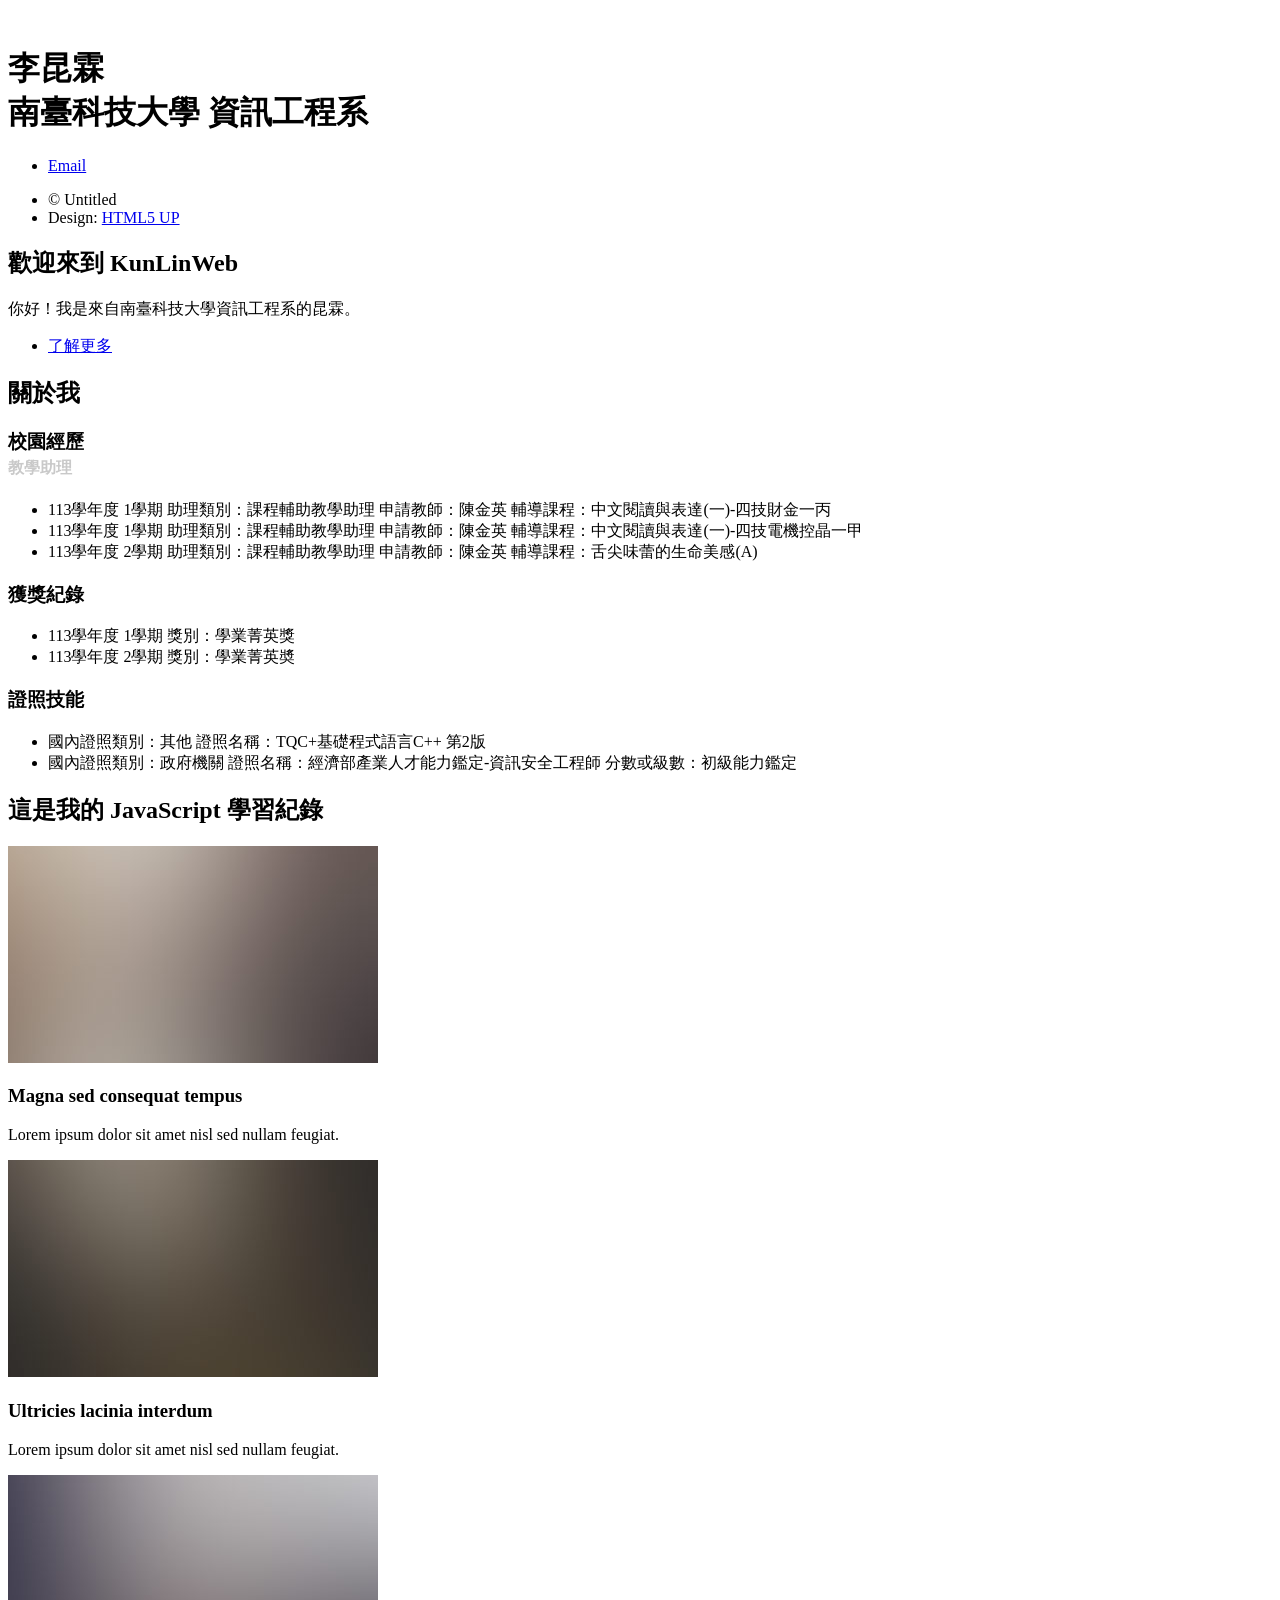
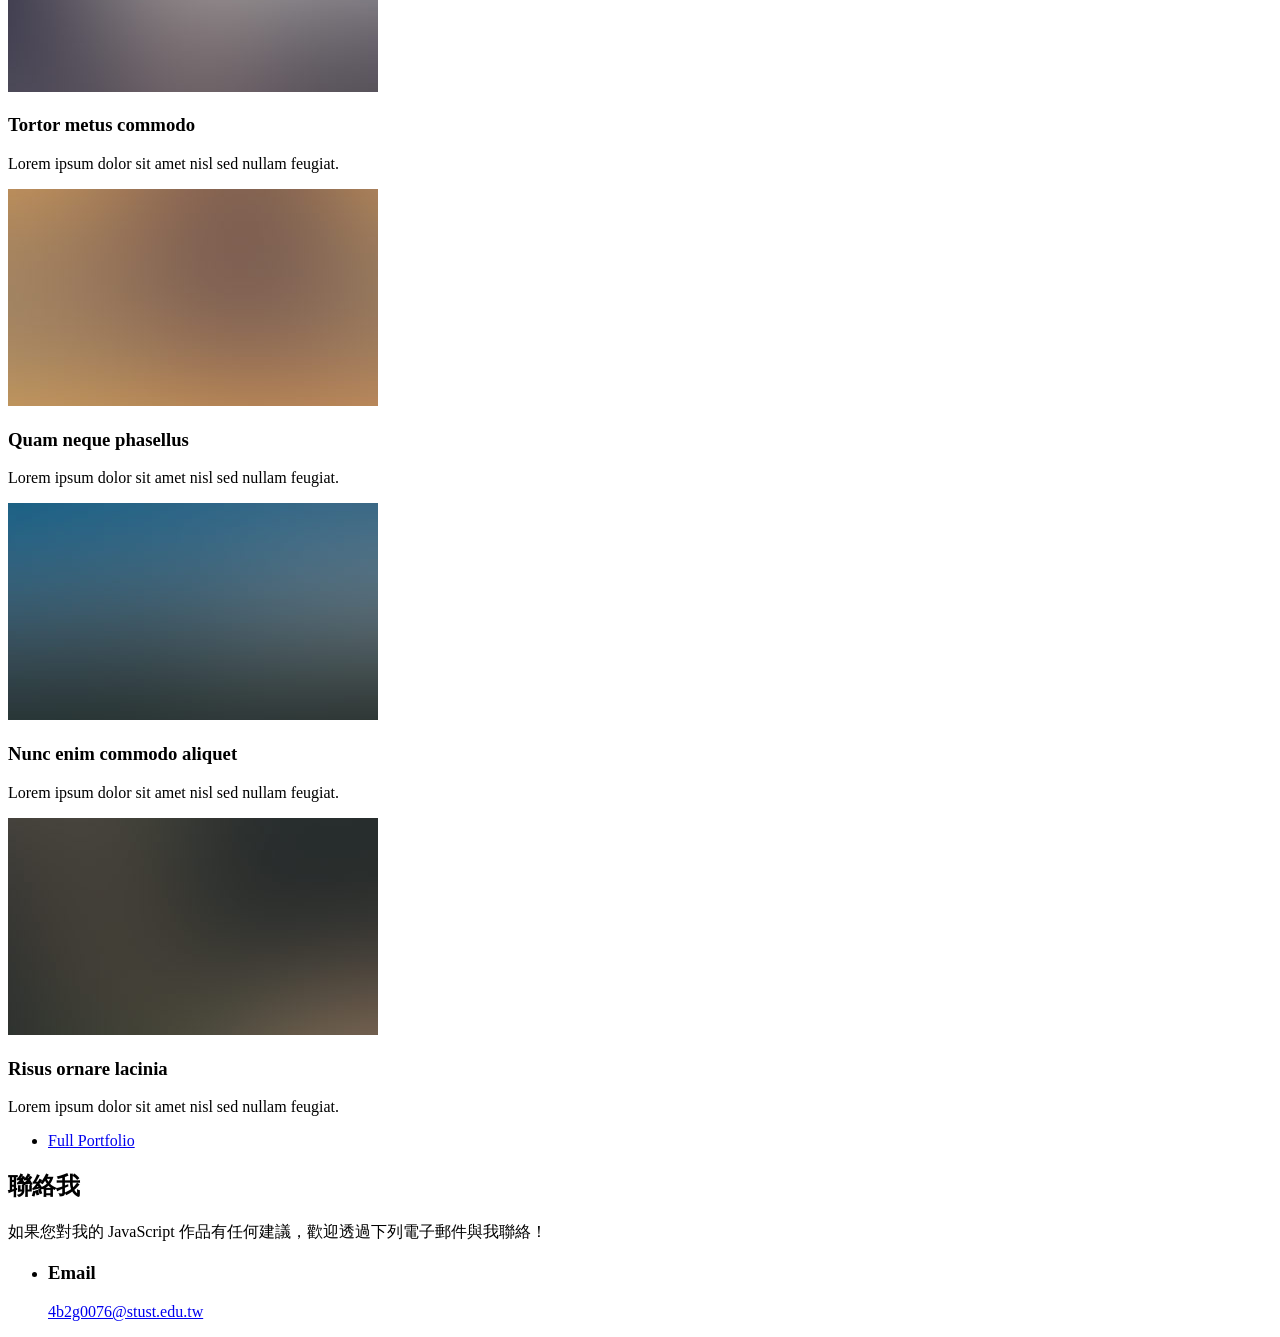
==== commit 9ad1fbc3: "增加關於我" ====
--- a/index.html
+++ b/index.html
@@ -23,7 +23,6 @@
 				<strong>李昆霖</strong><br />
 				<span style="display: inline-block;">南臺科技大學</span>
 				<span style="display: inline-block;">資訊工程系</span><br />
-				<span style="display: inline-block;">這是我的 JavaScript 學習紀錄</span>
 			</h1>
 		</div>
 	</header>
@@ -34,21 +33,46 @@
 		<!-- One -->
 		<section id="one">
 			<header class="major">
-				<h2>Ipsum lorem dolor aliquam ante commodo<br />
-					magna sed accumsan arcu neque.</h2>
+				<h2>歡迎來到 KunLinWeb</h2>
 			</header>
-			<p>Accumsan orci faucibus id eu lorem semper. Eu ac iaculis ac nunc nisi lorem vulputate lorem neque cubilia
-				ac in adipiscing in curae lobortis tortor primis integer massa adipiscing id nisi accumsan pellentesque
-				commodo blandit enim arcu non at amet id arcu magna. Accumsan orci faucibus id eu lorem semper nunc nisi
-				lorem vulputate lorem neque cubilia.</p>
+			<p>你好！我是來自南臺科技大學資訊工程系的昆霖。</p>
 			<ul class="actions">
-				<li><a href="#" class="button">Learn More</a></li>
+				<li><a href="#experience" class="button">了解更多</a></li>
 			</ul>
 		</section>
 
+		<section id="experience">
+			<h2>關於我</h2>
+			<div class="row">
+				<div class="col-6 col-12-xsmall">
+					<h3 style="margin-bottom: 0;">校園經歷</h3>
+					<h4 style="margin-top: 0.2em; color: #c9c9c9;">教學助理</h4>
+					<ul>
+						<li>113學年度 1學期 助理類別：課程輔助教學助理 申請教師：陳金英 輔導課程：中文閱讀與表達(一)-四技財金一丙</li>
+						<li>113學年度 1學期 助理類別：課程輔助教學助理 申請教師：陳金英 輔導課程：中文閱讀與表達(一)-四技電機控晶一甲</li>
+						<li>113學年度 2學期 助理類別：課程輔助教學助理 申請教師：陳金英 輔導課程：舌尖味蕾的生命美感(A)</li>
+					</ul>
+
+					<h3>獲獎紀錄</h3>
+					<ul>
+						<li>113學年度 1學期 獎別：學業菁英獎</li>
+						<li>113學年度 2學期 獎別：學業菁英奬</li>
+					</ul>
+				</div>
+
+				<div class="col-6 col-12-xsmall">
+					<h3>證照技能</h3>
+					<ul>
+						<li>國內證照類別：其他 證照名稱：TQC+基礎程式語言C++ 第2版</li>
+						<li>國內證照類別：政府機關 證照名稱：經濟部產業人才能力鑑定-資訊安全工程師 分數或級數：初級能力鑑定</li>
+					</ul>
+				</div>
+			</div>
+		</section>
+
 		<!-- Two -->
 		<section id="two">
-			<h2>Recent Work</h2>
+			<h2>這是我的 JavaScript 學習紀錄</h2>
 			<div class="row">
 				<article class="col-6 col-12-xsmall work-item">
 					<a href="images/fulls/01.jpg" class="image fit thumb"><img src="images/thumbs/01.jpg" alt="" /></a>
@@ -120,7 +144,8 @@
 						</li>-->
 						<li>
 							<h3 class="icon solid fa-envelope"><span class="label">Email</span></h3>
-							<a href="javascript:void(0)" id="copy-email" style="cursor: pointer;">4b2g0076@stust.edu.tw</a>
+							<a href="javascript:void(0)" id="copy-email"
+								style="cursor: pointer;">4b2g0076@stust.edu.tw</a>
 						</li>
 					</ul>
 				</div>
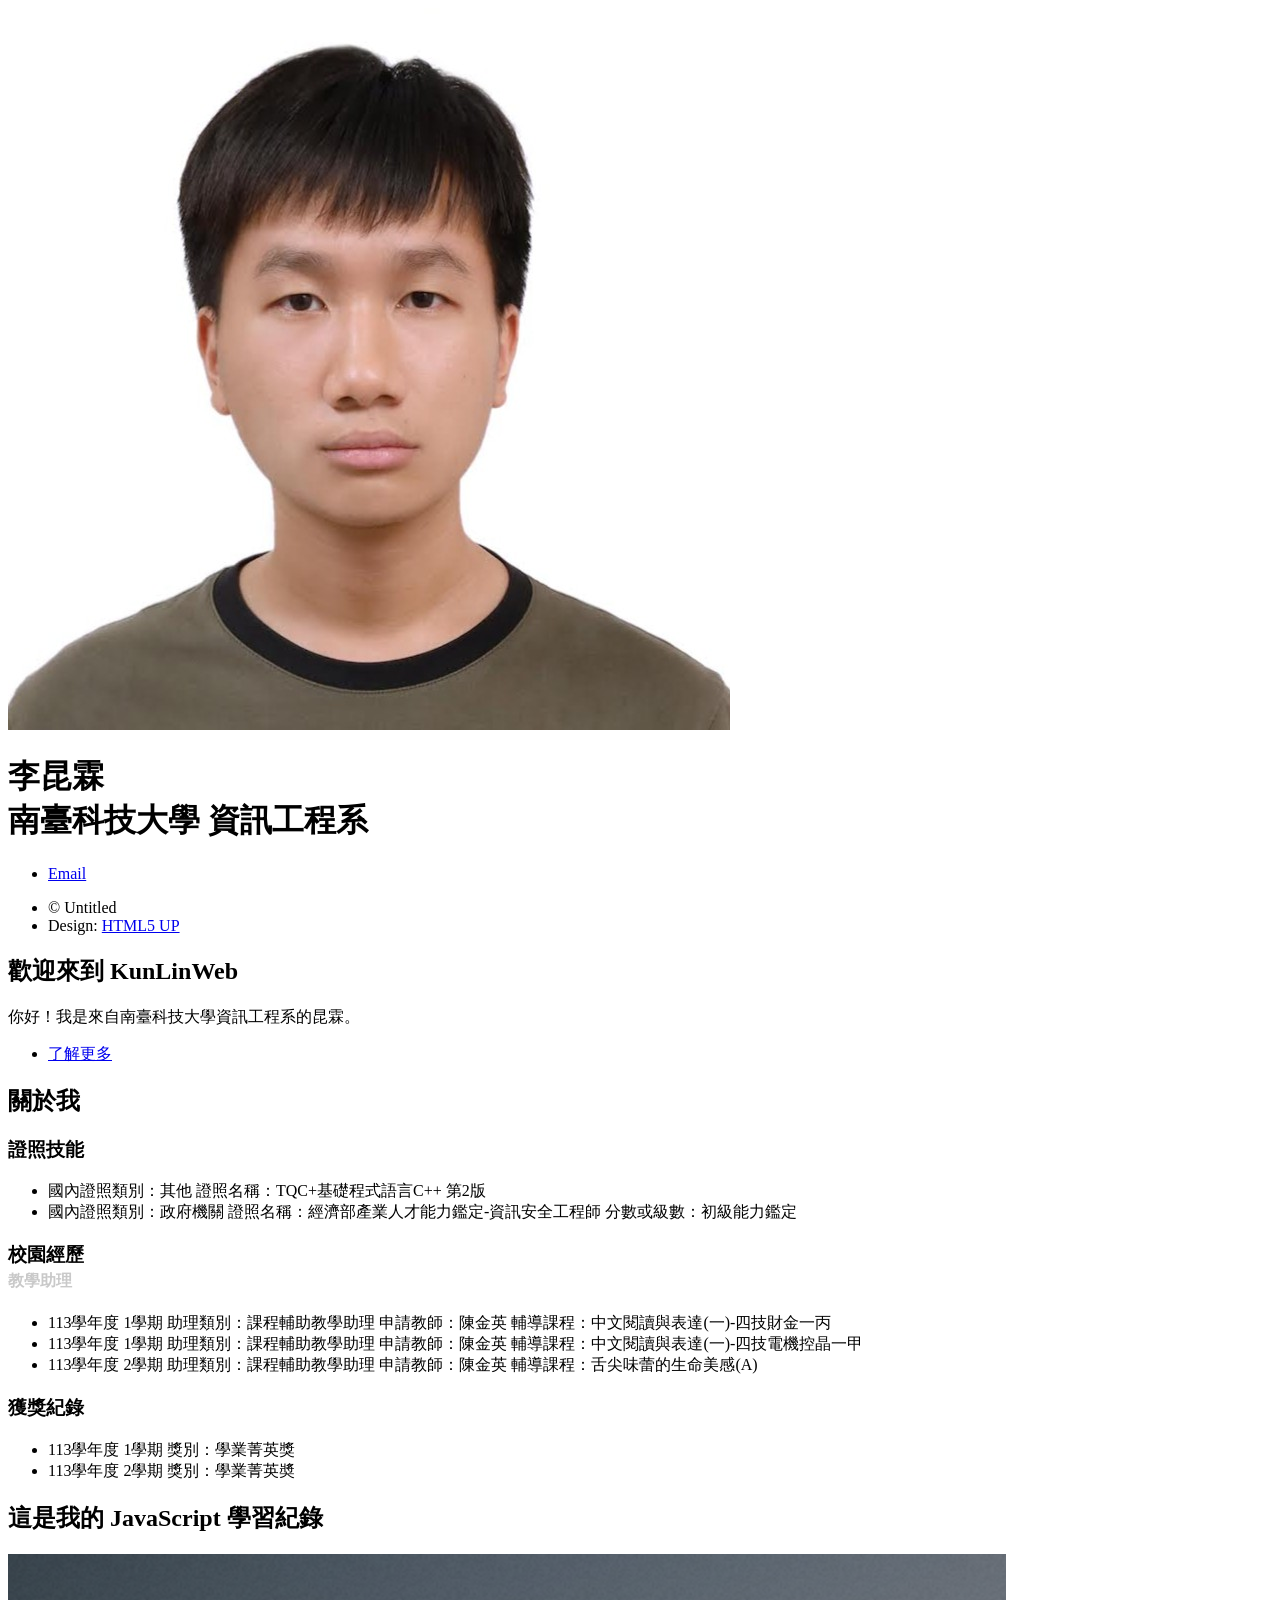
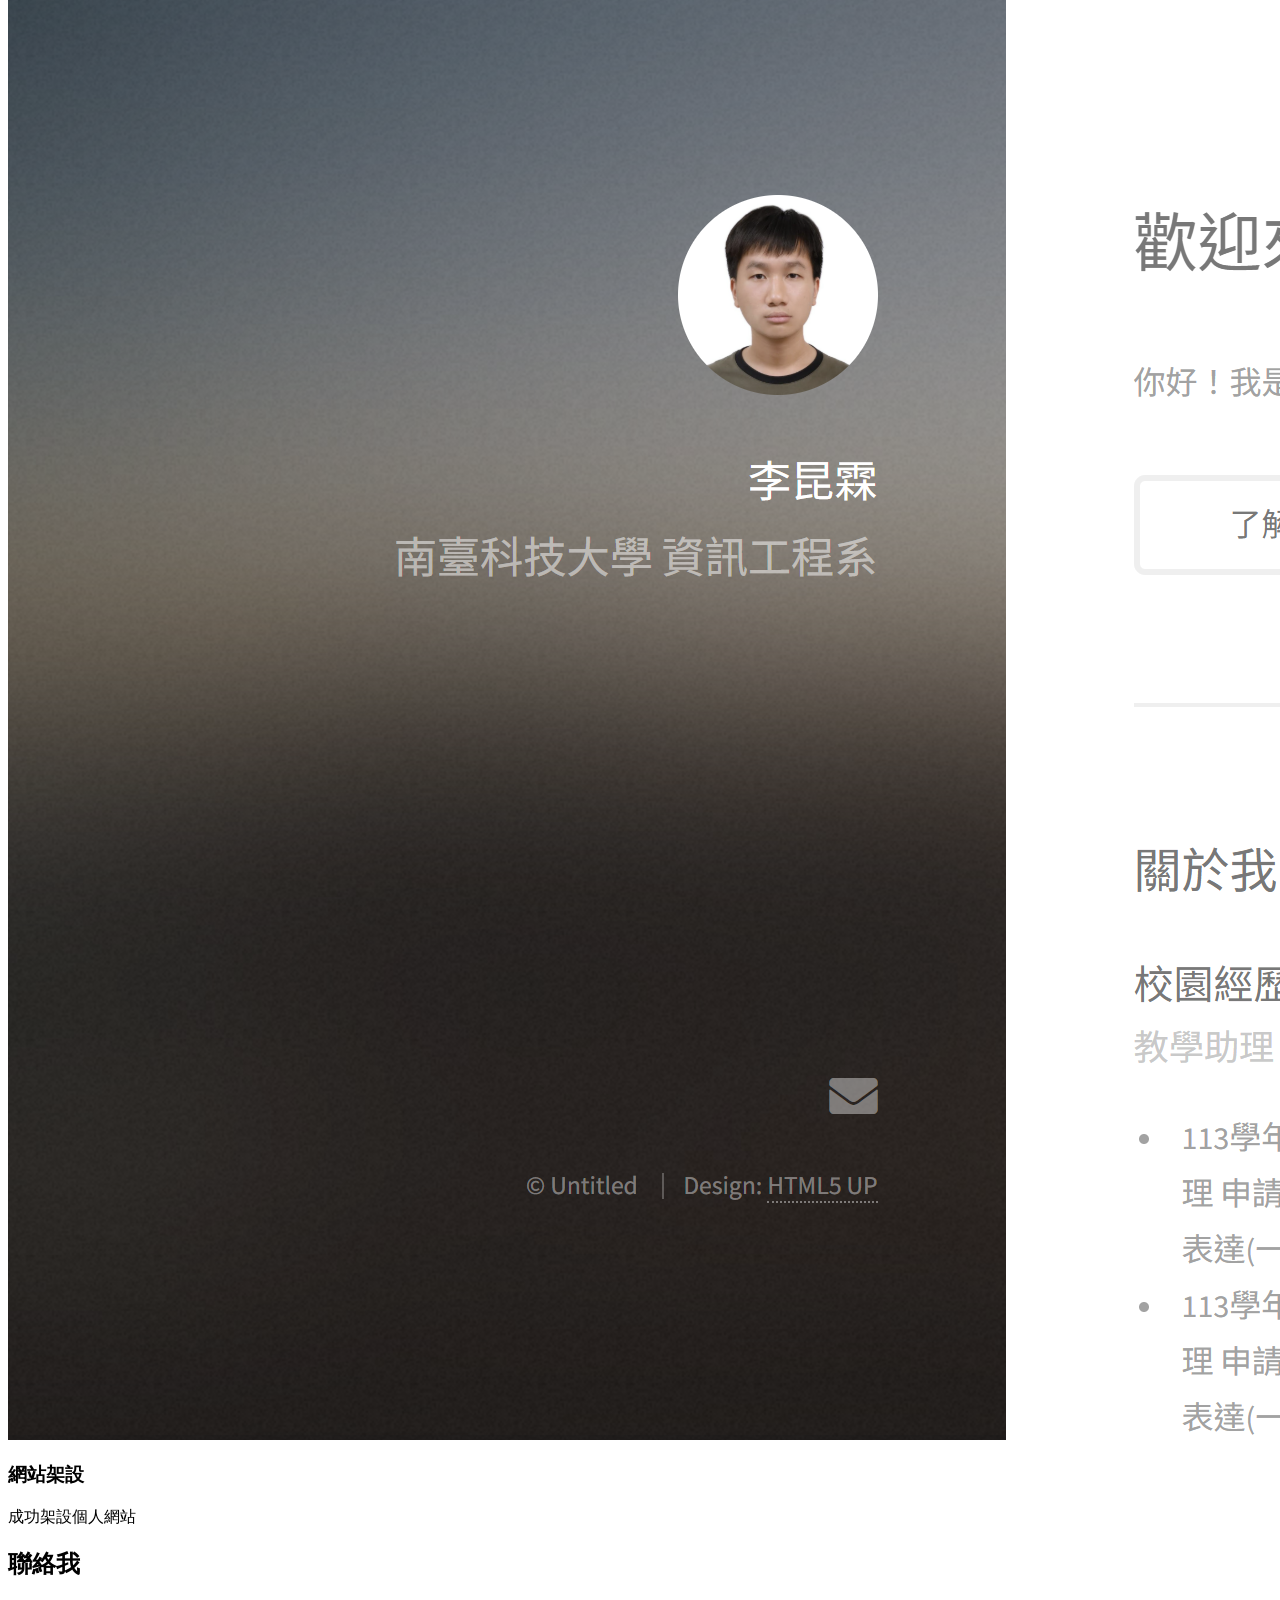
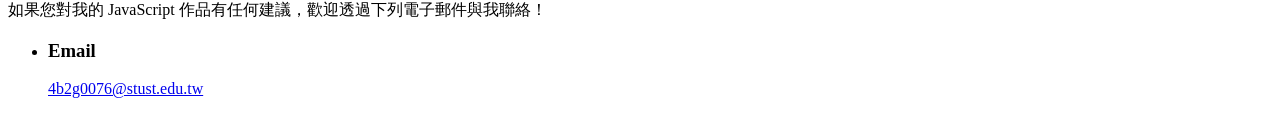
==== commit 8e198380: "新增第一個 JavaScript 學習紀錄" ====
--- a/index.html
+++ b/index.html
@@ -45,6 +45,12 @@
 			<h2>關於我</h2>
 			<div class="row">
 				<div class="col-6 col-12-xsmall">
+					<h3>證照技能</h3>
+					<ul>
+						<li>國內證照類別：其他 證照名稱：TQC+基礎程式語言C++ 第2版</li>
+						<li>國內證照類別：政府機關 證照名稱：經濟部產業人才能力鑑定-資訊安全工程師 分數或級數：初級能力鑑定</li>
+					</ul>
+
 					<h3 style="margin-bottom: 0;">校園經歷</h3>
 					<h4 style="margin-top: 0.2em; color: #c9c9c9;">教學助理</h4>
 					<ul>
@@ -52,21 +58,15 @@
 						<li>113學年度 1學期 助理類別：課程輔助教學助理 申請教師：陳金英 輔導課程：中文閱讀與表達(一)-四技電機控晶一甲</li>
 						<li>113學年度 2學期 助理類別：課程輔助教學助理 申請教師：陳金英 輔導課程：舌尖味蕾的生命美感(A)</li>
 					</ul>
-
+				</div>
+
+				<div class="col-6 col-12-xsmall">
 					<h3>獲獎紀錄</h3>
 					<ul>
 						<li>113學年度 1學期 獎別：學業菁英獎</li>
 						<li>113學年度 2學期 獎別：學業菁英奬</li>
 					</ul>
 				</div>
-
-				<div class="col-6 col-12-xsmall">
-					<h3>證照技能</h3>
-					<ul>
-						<li>國內證照類別：其他 證照名稱：TQC+基礎程式語言C++ 第2版</li>
-						<li>國內證照類別：政府機關 證照名稱：經濟部產業人才能力鑑定-資訊安全工程師 分數或級數：初級能力鑑定</li>
-					</ul>
-				</div>
 			</div>
 		</section>
 
@@ -75,39 +75,20 @@
 			<h2>這是我的 JavaScript 學習紀錄</h2>
 			<div class="row">
 				<article class="col-6 col-12-xsmall work-item">
-					<a href="images/fulls/01.jpg" class="image fit thumb"><img src="images/thumbs/01.jpg" alt="" /></a>
-					<h3>Magna sed consequat tempus</h3>
-					<p>Lorem ipsum dolor sit amet nisl sed nullam feugiat.</p>
+					<a href="images/study-js/1.png" class="image fit thumb"><img src="images/study-js/1.png" alt="" /></a>
+					<h3>網站架設</h3>
+					<p>成功架設個人網站</p>
 				</article>
-				<article class="col-6 col-12-xsmall work-item">
+				<!--<article class="col-6 col-12-xsmall work-item">
 					<a href="images/fulls/02.jpg" class="image fit thumb"><img src="images/thumbs/02.jpg" alt="" /></a>
 					<h3>Ultricies lacinia interdum</h3>
 					<p>Lorem ipsum dolor sit amet nisl sed nullam feugiat.</p>
-				</article>
-				<article class="col-6 col-12-xsmall work-item">
-					<a href="images/fulls/03.jpg" class="image fit thumb"><img src="images/thumbs/03.jpg" alt="" /></a>
-					<h3>Tortor metus commodo</h3>
-					<p>Lorem ipsum dolor sit amet nisl sed nullam feugiat.</p>
-				</article>
-				<article class="col-6 col-12-xsmall work-item">
-					<a href="images/fulls/04.jpg" class="image fit thumb"><img src="images/thumbs/04.jpg" alt="" /></a>
-					<h3>Quam neque phasellus</h3>
-					<p>Lorem ipsum dolor sit amet nisl sed nullam feugiat.</p>
-				</article>
-				<article class="col-6 col-12-xsmall work-item">
-					<a href="images/fulls/05.jpg" class="image fit thumb"><img src="images/thumbs/05.jpg" alt="" /></a>
-					<h3>Nunc enim commodo aliquet</h3>
-					<p>Lorem ipsum dolor sit amet nisl sed nullam feugiat.</p>
-				</article>
-				<article class="col-6 col-12-xsmall work-item">
-					<a href="images/fulls/06.jpg" class="image fit thumb"><img src="images/thumbs/06.jpg" alt="" /></a>
-					<h3>Risus ornare lacinia</h3>
-					<p>Lorem ipsum dolor sit amet nisl sed nullam feugiat.</p>
-				</article>
+				</article>-->
+				
 			</div>
-			<ul class="actions">
+			<!--<ul class="actions">
 				<li><a href="#" class="button">Full Portfolio</a></li>
-			</ul>
+			</ul>-->
 		</section>
 
 		<!-- Three -->
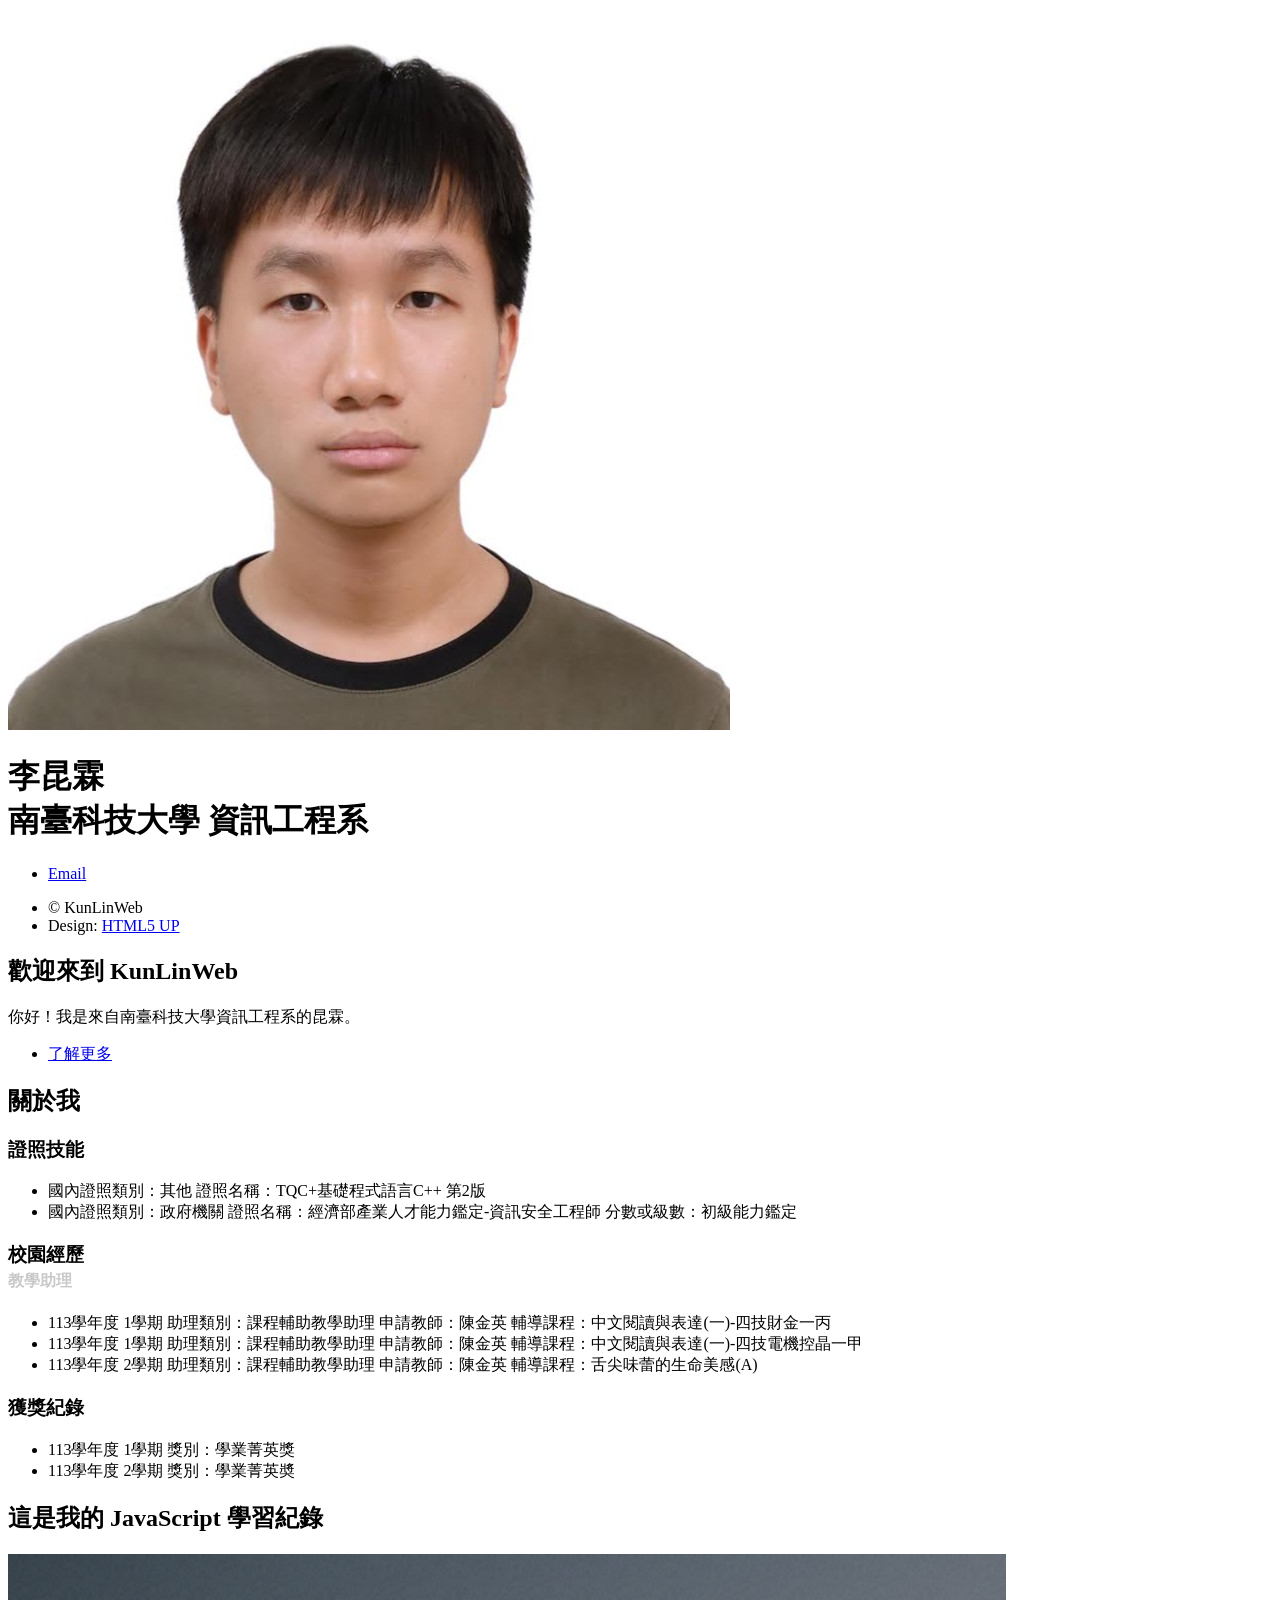
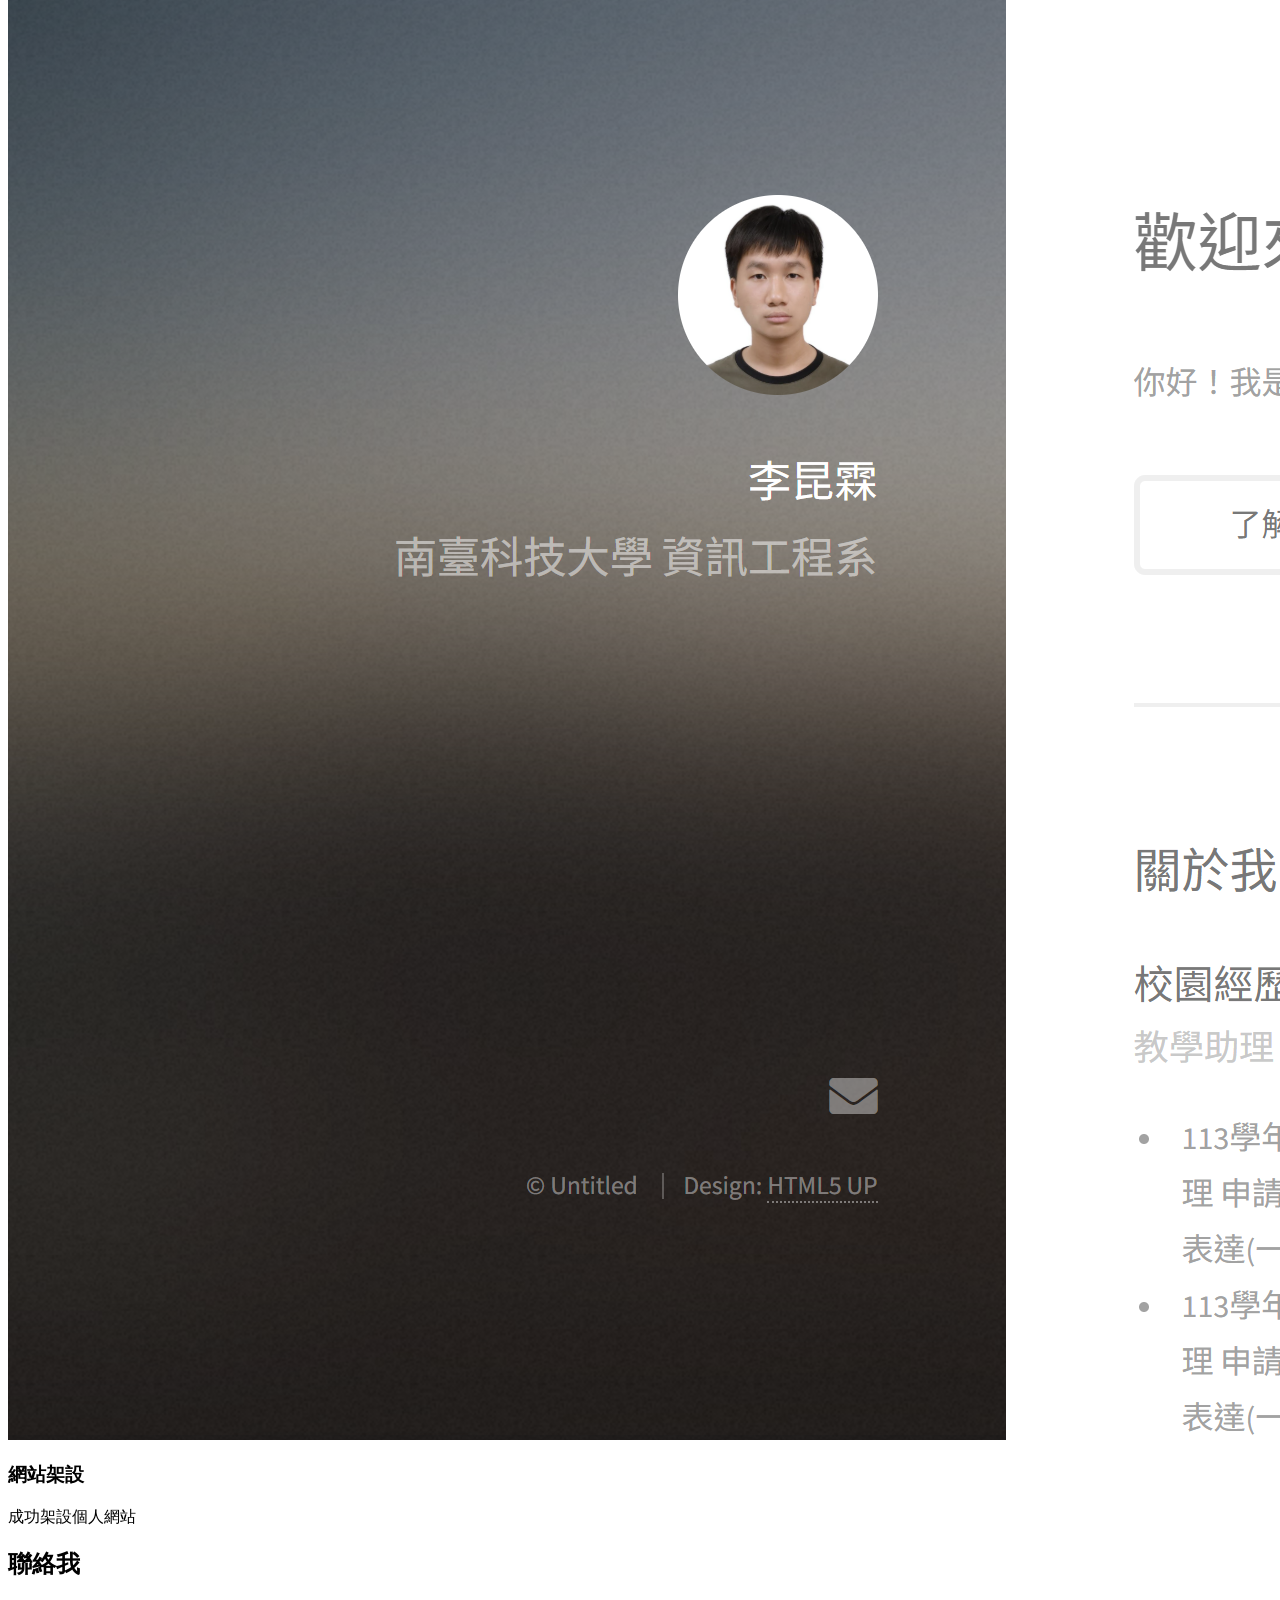
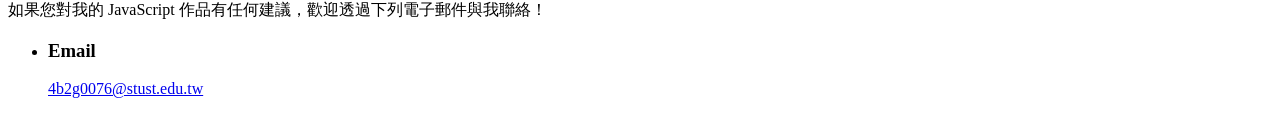
==== commit 9ef0b1c6: "整理 HTML 結構與移除冗餘範例" ====
--- a/index.html
+++ b/index.html
@@ -132,325 +132,6 @@
 				</div>
 			</div>
 		</section>
-
-		<!-- Four -->
-		<!--
-					<section id="four">
-						<h2>Elements</h2>
-
-						<section>
-							<h4>Text</h4>
-							<p>This is <b>bold</b> and this is <strong>strong</strong>. This is <i>italic</i> and this is <em>emphasized</em>.
-							This is <sup>superscript</sup> text and this is <sub>subscript</sub> text.
-							This is <u>underlined</u> and this is code: <code>for (;;) { ... }</code>. Finally, <a href="#">this is a link</a>.</p>
-							<hr />
-							<header>
-								<h4>Heading with a Subtitle</h4>
-								<p>Lorem ipsum dolor sit amet nullam id egestas urna aliquam</p>
-							</header>
-							<p>Nunc lacinia ante nunc ac lobortis. Interdum adipiscing gravida odio porttitor sem non mi integer non faucibus ornare mi ut ante amet placerat aliquet. Volutpat eu sed ante lacinia sapien lorem accumsan varius montes viverra nibh in adipiscing blandit tempus accumsan.</p>
-							<header>
-								<h5>Heading with a Subtitle</h5>
-								<p>Lorem ipsum dolor sit amet nullam id egestas urna aliquam</p>
-							</header>
-							<p>Nunc lacinia ante nunc ac lobortis. Interdum adipiscing gravida odio porttitor sem non mi integer non faucibus ornare mi ut ante amet placerat aliquet. Volutpat eu sed ante lacinia sapien lorem accumsan varius montes viverra nibh in adipiscing blandit tempus accumsan.</p>
-							<hr />
-							<h2>Heading Level 2</h2>
-							<h3>Heading Level 3</h3>
-							<h4>Heading Level 4</h4>
-							<h5>Heading Level 5</h5>
-							<h6>Heading Level 6</h6>
-							<hr />
-							<h5>Blockquote</h5>
-							<blockquote>Fringilla nisl. Donec accumsan interdum nisi, quis tincidunt felis sagittis eget tempus euismod. Vestibulum ante ipsum primis in faucibus vestibulum. Blandit adipiscing eu felis iaculis volutpat ac adipiscing accumsan faucibus. Vestibulum ante ipsum primis in faucibus lorem ipsum dolor sit amet nullam adipiscing eu felis.</blockquote>
-							<h5>Preformatted</h5>
-							<pre><code>i = 0;
-
-while (!deck.isInOrder()) {
-print 'Iteration ' + i;
-deck.shuffle();
-i++;
-}
-
-print 'It took ' + i + ' iterations to sort the deck.';</code></pre>
-						</section>
-
-						<section>
-							<h4>Lists</h4>
-							<div class="row">
-								<div class="col-6 col-12-xsmall">
-									<h5>Unordered</h5>
-									<ul>
-										<li>Dolor pulvinar etiam magna etiam.</li>
-										<li>Sagittis adipiscing lorem eleifend.</li>
-										<li>Felis enim feugiat dolore viverra.</li>
-									</ul>
-									<h5>Alternate</h5>
-									<ul class="alt">
-										<li>Dolor pulvinar etiam magna etiam.</li>
-										<li>Sagittis adipiscing lorem eleifend.</li>
-										<li>Felis enim feugiat dolore viverra.</li>
-									</ul>
-								</div>
-								<div class="col-6 col-12-xsmall">
-									<h5>Ordered</h5>
-									<ol>
-										<li>Dolor pulvinar etiam magna etiam.</li>
-										<li>Etiam vel felis at lorem sed viverra.</li>
-										<li>Felis enim feugiat dolore viverra.</li>
-										<li>Dolor pulvinar etiam magna etiam.</li>
-										<li>Etiam vel felis at lorem sed viverra.</li>
-										<li>Felis enim feugiat dolore viverra.</li>
-									</ol>
-									<h5>Icons</h5>
-									<ul class="icons">
-										<li><a href="#" class="icon brands fa-twitter"><span class="label">Twitter</span></a></li>
-										<li><a href="#" class="icon brands fa-facebook-f"><span class="label">Facebook</span></a></li>
-										<li><a href="#" class="icon brands fa-instagram"><span class="label">Instagram</span></a></li>
-										<li><a href="#" class="icon brands fa-github"><span class="label">Github</span></a></li>
-										<li><a href="#" class="icon brands fa-dribbble"><span class="label">Dribbble</span></a></li>
-										<li><a href="#" class="icon brands fa-tumblr"><span class="label">Tumblr</span></a></li>
-									</ul>
-								</div>
-							</div>
-							<h5>Actions</h5>
-							<ul class="actions">
-								<li><a href="#" class="button primary">Default</a></li>
-								<li><a href="#" class="button">Default</a></li>
-							</ul>
-							<ul class="actions small">
-								<li><a href="#" class="button primary small">Small</a></li>
-								<li><a href="#" class="button small">Small</a></li>
-							</ul>
-							<div class="row">
-								<div class="col-6 col-12-small">
-									<ul class="actions stacked">
-										<li><a href="#" class="button primary">Default</a></li>
-										<li><a href="#" class="button">Default</a></li>
-									</ul>
-								</div>
-								<div class="col-6 col-12-small">
-									<ul class="actions stacked">
-										<li><a href="#" class="button primary small">Small</a></li>
-										<li><a href="#" class="button small">Small</a></li>
-									</ul>
-								</div>
-								<div class="col-6 col-12-small">
-									<ul class="actions stacked">
-										<li><a href="#" class="button primary fit">Default</a></li>
-										<li><a href="#" class="button fit">Default</a></li>
-									</ul>
-								</div>
-								<div class="col-6 col-12-small">
-									<ul class="actions stacked">
-										<li><a href="#" class="button primary small fit">Small</a></li>
-										<li><a href="#" class="button small fit">Small</a></li>
-									</ul>
-								</div>
-							</div>
-						</section>
-
-						<section>
-							<h4>Table</h4>
-							<h5>Default</h5>
-							<div class="table-wrapper">
-								<table>
-									<thead>
-										<tr>
-											<th>Name</th>
-											<th>Description</th>
-											<th>Price</th>
-										</tr>
-									</thead>
-									<tbody>
-										<tr>
-											<td>Item One</td>
-											<td>Ante turpis integer aliquet porttitor.</td>
-											<td>29.99</td>
-										</tr>
-										<tr>
-											<td>Item Two</td>
-											<td>Vis ac commodo adipiscing arcu aliquet.</td>
-											<td>19.99</td>
-										</tr>
-										<tr>
-											<td>Item Three</td>
-											<td> Morbi faucibus arcu accumsan lorem.</td>
-											<td>29.99</td>
-										</tr>
-										<tr>
-											<td>Item Four</td>
-											<td>Vitae integer tempus condimentum.</td>
-											<td>19.99</td>
-										</tr>
-										<tr>
-											<td>Item Five</td>
-											<td>Ante turpis integer aliquet porttitor.</td>
-											<td>29.99</td>
-										</tr>
-									</tbody>
-									<tfoot>
-										<tr>
-											<td colspan="2"></td>
-											<td>100.00</td>
-										</tr>
-									</tfoot>
-								</table>
-							</div>
-
-							<h5>Alternate</h5>
-							<div class="table-wrapper">
-								<table class="alt">
-									<thead>
-										<tr>
-											<th>Name</th>
-											<th>Description</th>
-											<th>Price</th>
-										</tr>
-									</thead>
-									<tbody>
-										<tr>
-											<td>Item One</td>
-											<td>Ante turpis integer aliquet porttitor.</td>
-											<td>29.99</td>
-										</tr>
-										<tr>
-											<td>Item Two</td>
-											<td>Vis ac commodo adipiscing arcu aliquet.</td>
-											<td>19.99</td>
-										</tr>
-										<tr>
-											<td>Item Three</td>
-											<td> Morbi faucibus arcu accumsan lorem.</td>
-											<td>29.99</td>
-										</tr>
-										<tr>
-											<td>Item Four</td>
-											<td>Vitae integer tempus condimentum.</td>
-											<td>19.99</td>
-										</tr>
-										<tr>
-											<td>Item Five</td>
-											<td>Ante turpis integer aliquet porttitor.</td>
-											<td>29.99</td>
-										</tr>
-									</tbody>
-									<tfoot>
-										<tr>
-											<td colspan="2"></td>
-											<td>100.00</td>
-										</tr>
-									</tfoot>
-								</table>
-							</div>
-						</section>
-
-						<section>
-							<h4>Buttons</h4>
-							<ul class="actions">
-								<li><a href="#" class="button primary">Primary</a></li>
-								<li><a href="#" class="button">Default</a></li>
-							</ul>
-							<ul class="actions">
-								<li><a href="#" class="button large">Large</a></li>
-								<li><a href="#" class="button">Default</a></li>
-								<li><a href="#" class="button small">Small</a></li>
-							</ul>
-							<ul class="actions fit">
-								<li><a href="#" class="button primary fit">Fit</a></li>
-								<li><a href="#" class="button fit">Fit</a></li>
-							</ul>
-							<ul class="actions fit small">
-								<li><a href="#" class="button primary fit small">Fit + Small</a></li>
-								<li><a href="#" class="button fit small">Fit + Small</a></li>
-							</ul>
-							<ul class="actions">
-								<li><a href="#" class="button primary icon solid fa-download">Icon</a></li>
-								<li><a href="#" class="button icon solid fa-download">Icon</a></li>
-							</ul>
-							<ul class="actions">
-								<li><span class="button primary disabled">Primary</span></li>
-								<li><span class="button disabled">Default</span></li>
-							</ul>
-						</section>
-
-						<section>
-							<h4>Form</h4>
-							<form method="post" action="#">
-								<div class="row gtr-uniform gtr-50">
-									<div class="col-6 col-12-xsmall">
-										<input type="text" name="demo-name" id="demo-name" value="" placeholder="Name" />
-									</div>
-									<div class="col-6 col-12-xsmall">
-										<input type="email" name="demo-email" id="demo-email" value="" placeholder="Email" />
-									</div>
-									<div class="col-12">
-										<select name="demo-category" id="demo-category">
-											<option value="">- Category -</option>
-											<option value="1">Manufacturing</option>
-											<option value="1">Shipping</option>
-											<option value="1">Administration</option>
-											<option value="1">Human Resources</option>
-										</select>
-									</div>
-									<div class="col-4 col-12-small">
-										<input type="radio" id="demo-priority-low" name="demo-priority" checked>
-										<label for="demo-priority-low">Low Priority</label>
-									</div>
-									<div class="col-4 col-12-small">
-										<input type="radio" id="demo-priority-normal" name="demo-priority">
-										<label for="demo-priority-normal">Normal Priority</label>
-									</div>
-									<div class="col-4 col-12-small">
-										<input type="radio" id="demo-priority-high" name="demo-priority">
-										<label for="demo-priority-high">High Priority</label>
-									</div>
-									<div class="col-6 col-12-small">
-										<input type="checkbox" id="demo-copy" name="demo-copy">
-										<label for="demo-copy">Email me a copy of this message</label>
-									</div>
-									<div class="col-6 col-12-small">
-										<input type="checkbox" id="demo-human" name="demo-human" checked>
-										<label for="demo-human">I am a human and not a robot</label>
-									</div>
-									<div class="col-12">
-										<textarea name="demo-message" id="demo-message" placeholder="Enter your message" rows="6"></textarea>
-									</div>
-									<div class="col-12">
-										<ul class="actions">
-											<li><input type="submit" value="Send Message" class="primary" /></li>
-											<li><input type="reset" value="Reset" /></li>
-										</ul>
-									</div>
-								</div>
-							</form>
-						</section>
-
-						<section>
-							<h4>Image</h4>
-							<h5>Fit</h5>
-							<div class="box alt">
-								<div class="row gtr-50 gtr-uniform">
-									<div class="col-12"><span class="image fit"><img src="images/fulls/05.jpg" alt="" /></span></div>
-									<div class="col-4"><span class="image fit"><img src="images/thumbs/01.jpg" alt="" /></span></div>
-									<div class="col-4"><span class="image fit"><img src="images/thumbs/02.jpg" alt="" /></span></div>
-									<div class="col-4"><span class="image fit"><img src="images/thumbs/03.jpg" alt="" /></span></div>
-									<div class="col-4"><span class="image fit"><img src="images/thumbs/04.jpg" alt="" /></span></div>
-									<div class="col-4"><span class="image fit"><img src="images/thumbs/05.jpg" alt="" /></span></div>
-									<div class="col-4"><span class="image fit"><img src="images/thumbs/06.jpg" alt="" /></span></div>
-									<div class="col-4"><span class="image fit"><img src="images/thumbs/03.jpg" alt="" /></span></div>
-									<div class="col-4"><span class="image fit"><img src="images/thumbs/02.jpg" alt="" /></span></div>
-									<div class="col-4"><span class="image fit"><img src="images/thumbs/01.jpg" alt="" /></span></div>
-								</div>
-							</div>
-							<h5>Left &amp; Right</h5>
-							<p><span class="image left"><img src="images/avatar.jpg" alt="" /></span>Fringilla nisl. Donec accumsan interdum nisi, quis tincidunt felis sagittis eget. tempus euismod. Vestibulum ante ipsum primis in faucibus vestibulum. Blandit adipiscing eu felis iaculis volutpat ac adipiscing accumsan eu faucibus. Integer ac pellentesque praesent tincidunt felis sagittis eget. tempus euismod. Vestibulum ante ipsum primis in faucibus vestibulum. Blandit adipiscing eu felis iaculis volutpat ac adipiscing accumsan eu faucibus. Integer ac pellentesque praesent. Donec accumsan interdum nisi, quis tincidunt felis sagittis eget. tempus euismod. Vestibulum ante ipsum primis in faucibus vestibulum. Blandit adipiscing eu felis iaculis volutpat ac adipiscing accumsan eu faucibus. Integer ac pellentesque praesent tincidunt felis sagittis eget. tempus euismod. Vestibulum ante ipsum primis in faucibus vestibulum. Blandit adipiscing eu felis iaculis volutpat ac adipiscing accumsan eu faucibus. Integer ac pellentesque praesent.</p>
-							<p><span class="image right"><img src="images/avatar.jpg" alt="" /></span>Fringilla nisl. Donec accumsan interdum nisi, quis tincidunt felis sagittis eget. tempus euismod. Vestibulum ante ipsum primis in faucibus vestibulum. Blandit adipiscing eu felis iaculis volutpat ac adipiscing accumsan eu faucibus. Integer ac pellentesque praesent tincidunt felis sagittis eget. tempus euismod. Vestibulum ante ipsum primis in faucibus vestibulum. Blandit adipiscing eu felis iaculis volutpat ac adipiscing accumsan eu faucibus. Integer ac pellentesque praesent. Donec accumsan interdum nisi, quis tincidunt felis sagittis eget. tempus euismod. Vestibulum ante ipsum primis in faucibus vestibulum. Blandit adipiscing eu felis iaculis volutpat ac adipiscing accumsan eu faucibus. Integer ac pellentesque praesent tincidunt felis sagittis eget. tempus euismod. Vestibulum ante ipsum primis in faucibus vestibulum. Blandit adipiscing eu felis iaculis volutpat ac adipiscing accumsan eu faucibus. Integer ac pellentesque praesent.</p>
-						</section>
-
-					</section>
-				-->
-
 	</div>
 
 	<!-- Footer -->
@@ -464,7 +145,7 @@
 							class="label">Email</span></a></li>
 			</ul>
 			<ul class="copyright">
-				<li>&copy; Untitled</li>
+				<li>&copy; KunLinWeb</li>
 				<li>Design: <a href="http://html5up.net">HTML5 UP</a></li>
 			</ul>
 		</div>
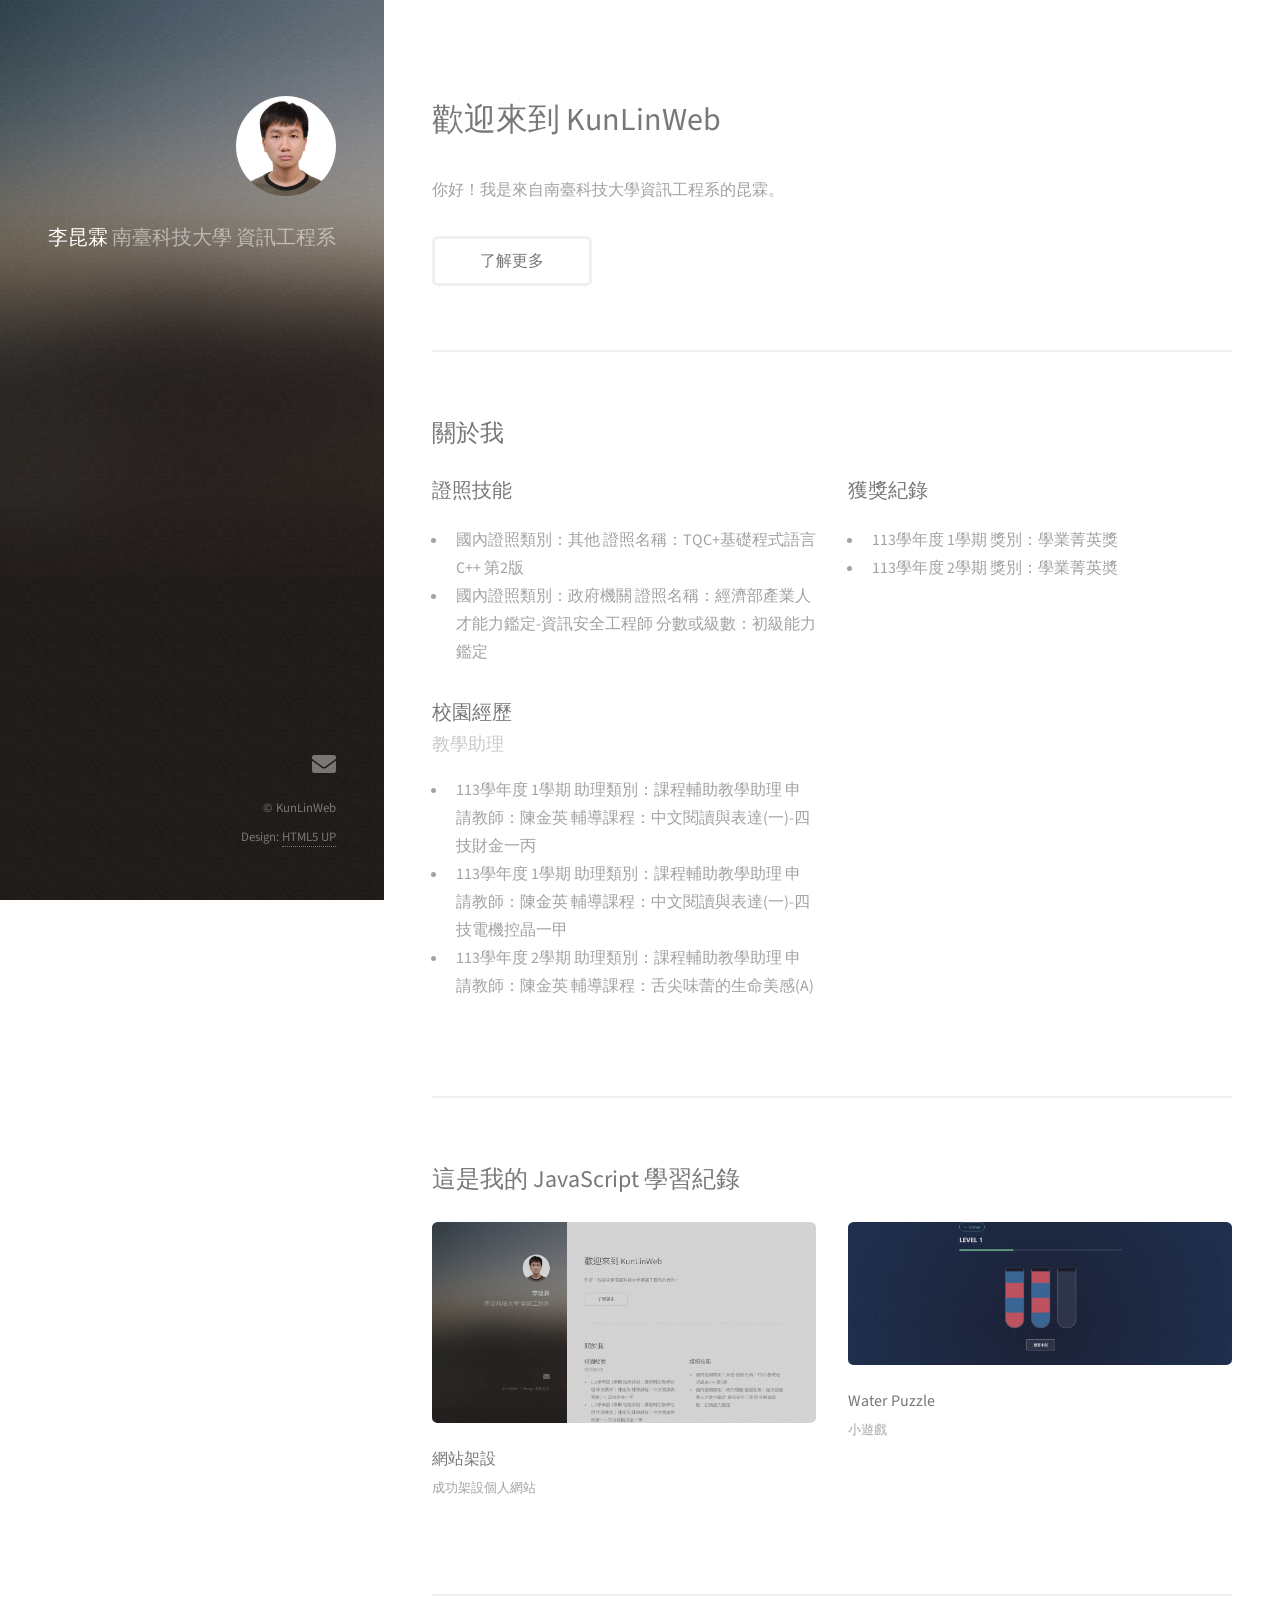
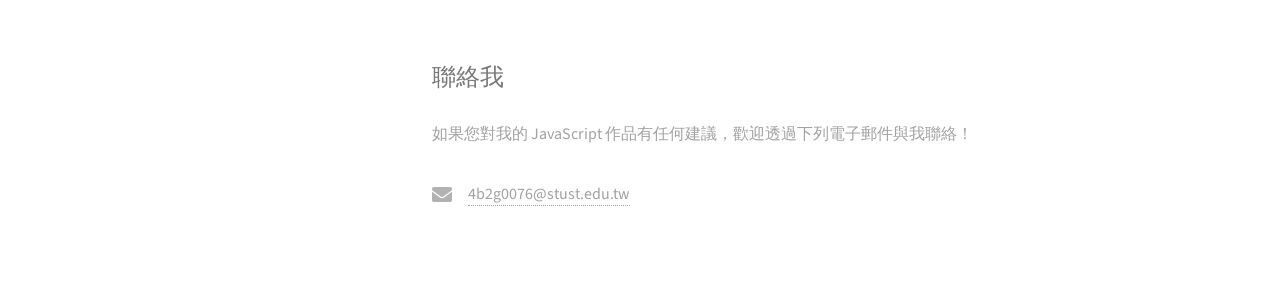
==== commit 08bbf105: "增加water-puzzle" ====
--- a/index.html
+++ b/index.html
@@ -75,16 +75,25 @@
 			<h2>這是我的 JavaScript 學習紀錄</h2>
 			<div class="row">
 				<article class="col-6 col-12-xsmall work-item">
-					<a href="images/study-js/1.png" class="image fit thumb"><img src="images/study-js/1.png" alt="" /></a>
+					<a href="images/study-js/1.png" class="image fit thumb"><img src="images/study-js/1.png"
+							alt="" /></a>
 					<h3>網站架設</h3>
 					<p>成功架設個人網站</p>
+				</article>
+				<article class="col-6 col-12-xsmall game-item">
+					<!--a href="water-puzzle/index.html" class="image fit" target="_blank"-->
+					<a href="water-puzzle/index.html" class="image fit">
+						<img src="images/study-js/2.png" alt="在新視窗開啟遊戲" />
+					</a>
+					<h3>Water Puzzle</h3>
+					<p>小遊戲</p>
 				</article>
 				<!--<article class="col-6 col-12-xsmall work-item">
 					<a href="images/fulls/02.jpg" class="image fit thumb"><img src="images/thumbs/02.jpg" alt="" /></a>
 					<h3>Ultricies lacinia interdum</h3>
 					<p>Lorem ipsum dolor sit amet nisl sed nullam feugiat.</p>
 				</article>-->
-				
+
 			</div>
 			<!--<ul class="actions">
 				<li><a href="#" class="button">Full Portfolio</a></li>
--- a/assets/css/main.css
+++ b/assets/css/main.css
@@ -2571,6 +2571,27 @@
 			line-height: 1.5em;
 			margin: 0;
 		}
+
+/* 讓 game-item 繼承 work-item 的所有外觀數值 */
+	.game-item {
+		margin: 0 0 2em 0;
+	}
+
+	.game-item .image {
+		margin: 0 0 1.5em 0;
+		display: block;
+	}
+
+	.game-item h3 {
+		font-size: 1em;
+		margin: 0 0 0.5em 0;
+	}
+
+	.game-item p {
+		font-size: 0.8em;
+		line-height: 1.5em;
+		margin: 0;
+	}
 
 /* Header */
 
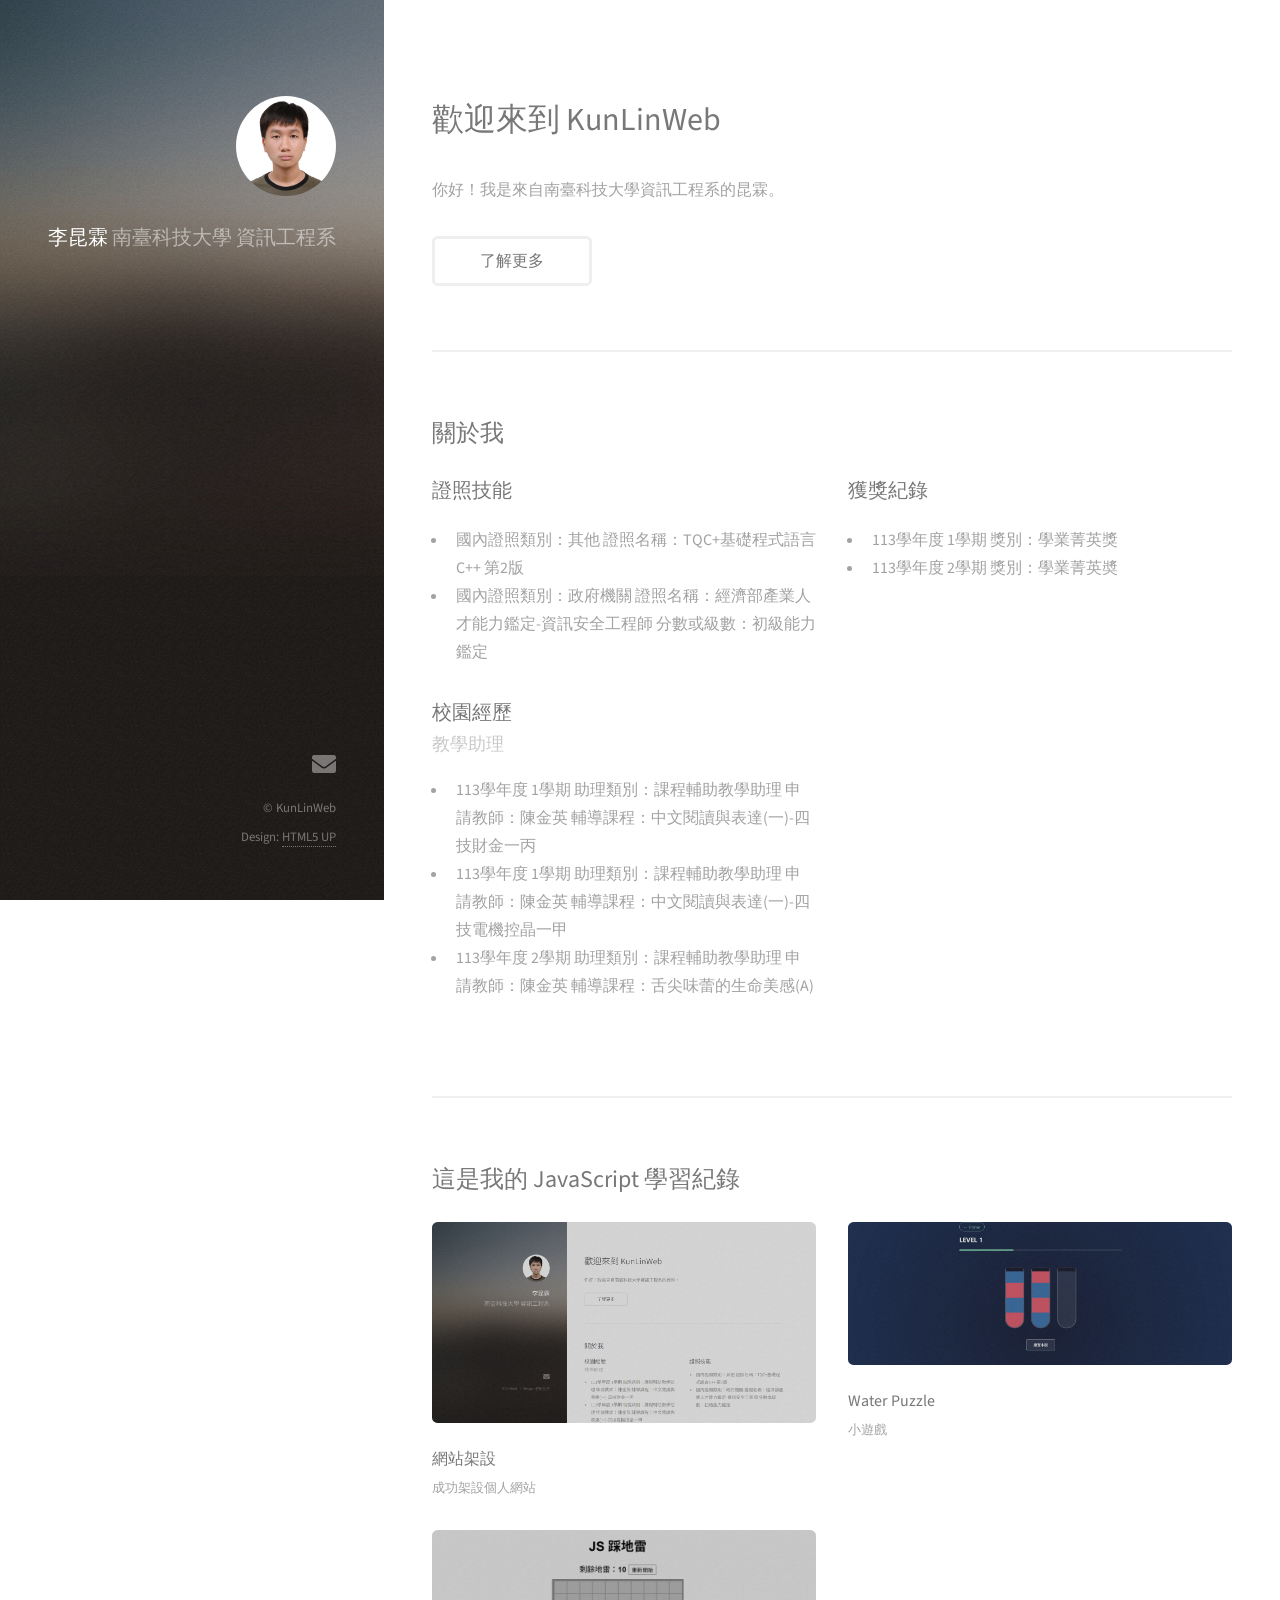
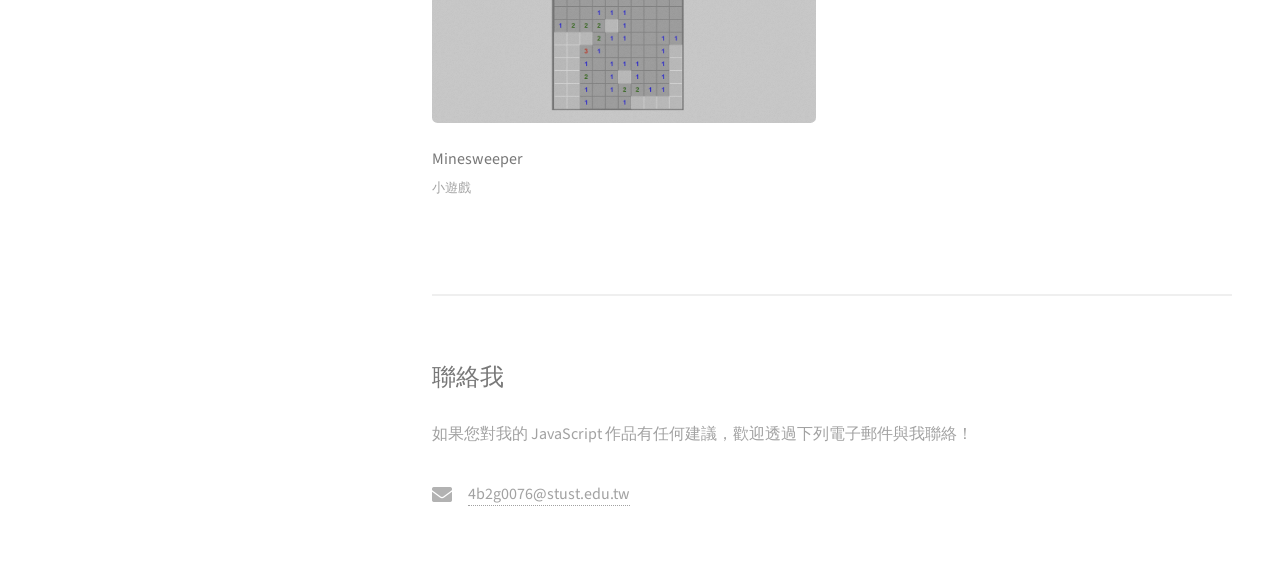
==== commit 053571ed: "增加Minesweeper" ====
--- a/index.html
+++ b/index.html
@@ -88,6 +88,14 @@
 					<h3>Water Puzzle</h3>
 					<p>小遊戲</p>
 				</article>
+				<article class="col-6 col-12-xsmall game-item">
+					<!--a href="water-puzzle/index.html" class="image fit" target="_blank"-->
+					<a href="Minesweeper/index.html" class="image fit">
+						<img src="images/study-js/3.png" alt="在新視窗開啟遊戲" />
+					</a>
+					<h3>Minesweeper</h3>
+					<p>小遊戲</p>
+				</article>
 				<!--<article class="col-6 col-12-xsmall work-item">
 					<a href="images/fulls/02.jpg" class="image fit thumb"><img src="images/thumbs/02.jpg" alt="" /></a>
 					<h3>Ultricies lacinia interdum</h3>
